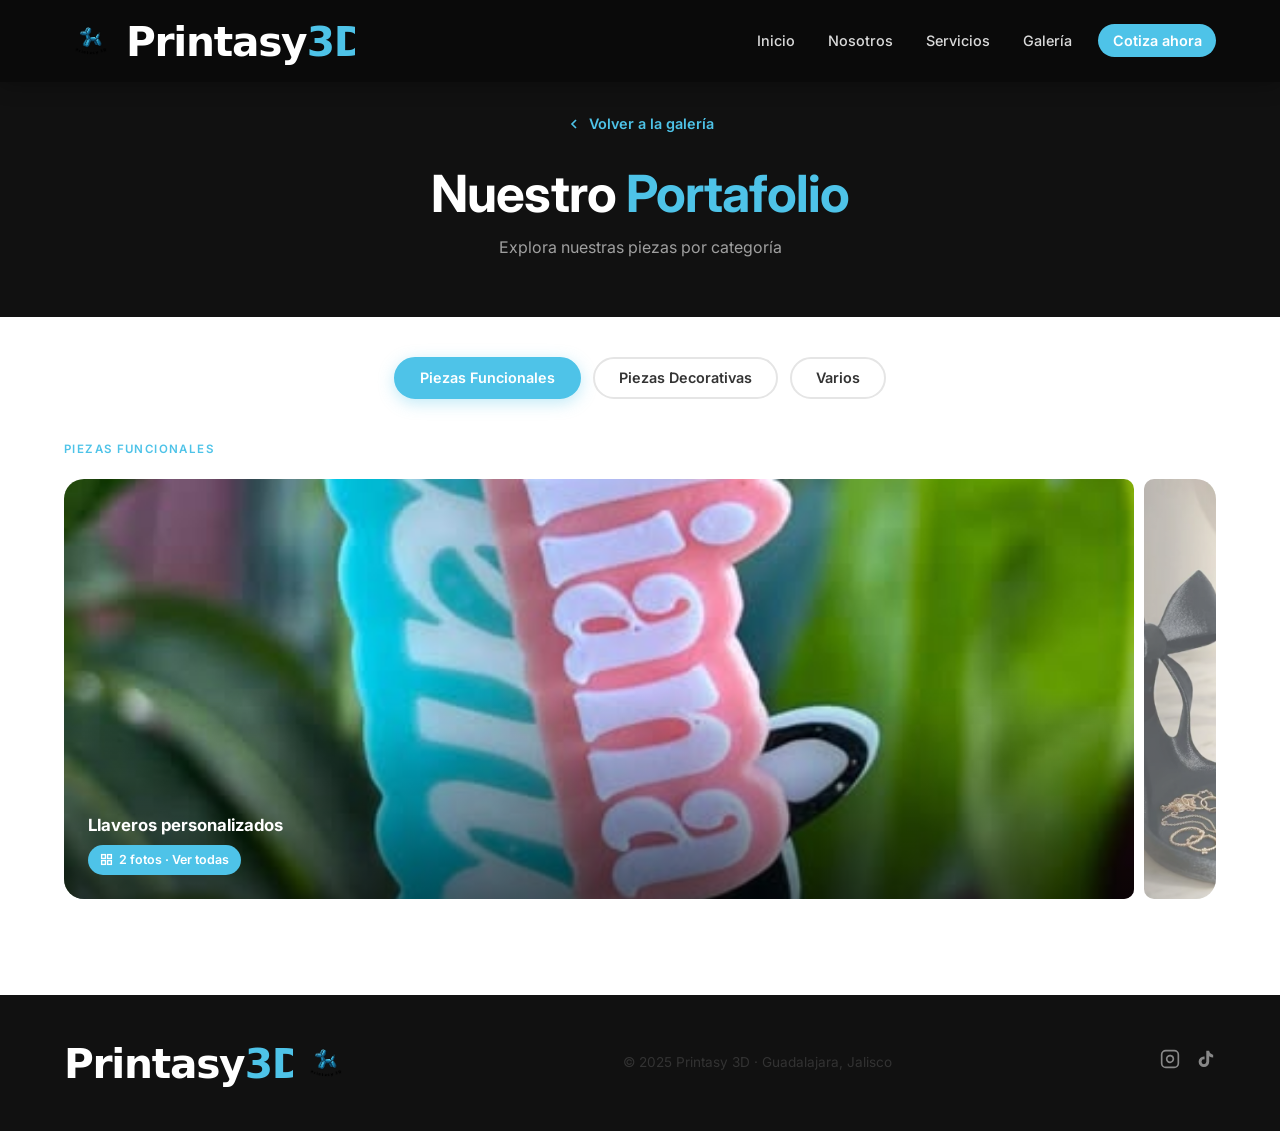
==== portfolio.html @ 69080dd4 "Avance del proyecto" ====
<!DOCTYPE html>
<html lang="es">
<head>
  <meta charset="UTF-8">
  <meta name="viewport" content="width=device-width, initial-scale=1.0">
  <title>Portafolio | Printasy 3D</title>
  <meta name="description" content="Portafolio completo de Printasy 3D. Piezas funcionales, decorativas y más, impresas en 3D en Guadalajara, Jalisco.">
  <meta name="theme-color" content="#4ec3e8">
  <link rel="preconnect" href="https://fonts.googleapis.com">
  <link rel="preconnect" href="https://fonts.gstatic.com" crossorigin>
  <link href="https://fonts.googleapis.com/css2?family=Inter:wght@400;600;700&display=swap" rel="stylesheet">
  <link rel="stylesheet" href="css/styles.css">
  <style>
    /* ===========================
       PORTFOLIO PAGE
       =========================== */
    .portfolio-hero {
      background: var(--color-black);
      padding: 7rem 0 3.5rem;
      text-align: center;
    }
    .portfolio-hero h1 {
      color: var(--color-white);
      font-size: clamp(2rem, 4vw, 3.2rem);
      margin-bottom: 0.75rem;
    }
    .portfolio-hero p {
      color: rgba(255,255,255,0.6);
      font-size: 1rem;
      margin: 0;
    }
    .back-link {
      display: inline-flex;
      align-items: center;
      gap: 0.4rem;
      color: var(--color-primary);
      font-size: 0.9rem;
      font-weight: 600;
      margin-bottom: 2rem;
      transition: color var(--transition);
    }
    .back-link:hover { color: var(--color-primary-dark); }

    /* Category tabs */
    .portfolio-tabs {
      display: flex;
      justify-content: center;
      gap: 0.75rem;
      flex-wrap: wrap;
      padding: 2.5rem 1.5rem 0;
    }
    .tab-btn {
      padding: 0.65rem 1.5rem;
      border-radius: 50px;
      font-size: 0.9rem;
      font-weight: 600;
      border: 2px solid #e5e5e5;
      color: var(--color-gray-dark);
      background: var(--color-white);
      cursor: pointer;
      transition: background var(--transition), color var(--transition),
                  border-color var(--transition), box-shadow var(--transition);
    }
    .tab-btn:hover { border-color: var(--color-primary); color: var(--color-primary); }
    .tab-btn.active {
      background: var(--color-primary);
      border-color: var(--color-primary);
      color: var(--color-white);
      box-shadow: 0 4px 16px rgba(78,195,232,0.35);
    }

    /* Portfolio section */
    .portfolio-section { padding: 2.5rem 0 6rem; }

    .portfolio-category { display: none; }
    .portfolio-category.active { display: block; }

    .portfolio-category-title {
      font-size: 0.72rem;
      font-weight: 600;
      letter-spacing: 0.12em;
      text-transform: uppercase;
      color: var(--color-primary);
      margin-bottom: 1.25rem;
    }

    /* ===========================
       PEEK CAROUSEL
       =========================== */
    .peek-carousel {
      position: relative;
      overflow: hidden;
      border-radius: var(--radius-lg);
      cursor: pointer;
    }

    .peek-track {
      display: flex;
      gap: 10px;
      /* don't allow track to shrink or wrap */
    }

    /* Cover — takes all space minus the peek columns */
    .peek-item {
      flex-shrink: 0;
      position: relative;
      height: 420px;
      border-radius: var(--radius);
      overflow: hidden;
      background: var(--color-gray-light);
    }

    .peek-item img {
      width: 100%;
      height: 100%;
      object-fit: cover;
      display: block;
      transition: transform 0.45s ease;
      pointer-events: none;
      user-select: none;
    }

    .peek-item--cover {
      /* width set via JS / inline so it fills the visible area */
      flex: 1 1 auto;
    }

    .peek-item--peek {
      flex: 0 0 72px;   /* only ~72px of the image is visible */
      opacity: 0.65;
      transition: opacity var(--transition);
    }

    .peek-item--hidden {
      display: none; /* exists for lightbox only */
    }

    .peek-carousel:hover .peek-item--cover img { transform: scale(1.03); }
    .peek-carousel:hover .peek-item--peek { opacity: 0.85; }

    /* Cover overlay */
    .peek-cover-overlay {
      position: absolute;
      inset: 0;
      background: linear-gradient(to top, rgba(0,0,0,0.6) 0%, transparent 50%);
      display: flex;
      flex-direction: column;
      justify-content: flex-end;
      padding: 1.5rem;
      gap: 0.4rem;
      pointer-events: none;
    }
    .peek-cover-label {
      color: var(--color-white);
      font-size: 1.05rem;
      font-weight: 700;
    }
    .peek-count-badge {
      display: inline-flex;
      align-items: center;
      gap: 0.4rem;
      background: var(--color-primary);
      color: var(--color-white);
      font-size: 0.78rem;
      font-weight: 600;
      padding: 0.3rem 0.75rem;
      border-radius: 50px;
      width: fit-content;
    }

    /* Peek label on side items */
    .peek-item--peek::after {
      content: '';
      position: absolute;
      inset: 0;
      background: linear-gradient(to right, rgba(0,0,0,0.25) 0%, transparent 100%);
    }

    @media (max-width: 599px) {
      .peek-item { height: 280px; }
      .peek-item--peek { flex: 0 0 50px; }
    }

    /* ===========================
       LIGHTBOX WITH ARROWS
       =========================== */
    .portfolio-lightbox {
      position: fixed;
      inset: 0;
      background: rgba(0,0,0,0.95);
      z-index: 9000;
      display: flex;
      flex-direction: column;
      align-items: center;
      justify-content: center;
      opacity: 0;
      pointer-events: none;
      transition: opacity 0.3s ease;
    }
    .portfolio-lightbox.open {
      opacity: 1;
      pointer-events: all;
    }

    .plb-counter {
      position: absolute;
      top: 1.25rem;
      left: 50%;
      transform: translateX(-50%);
      color: rgba(255,255,255,0.5);
      font-size: 0.8rem;
      font-weight: 600;
      letter-spacing: 0.06em;
    }

    .plb-close {
      position: absolute;
      top: 1rem;
      right: 1rem;
      background: rgba(255,255,255,0.1);
      border: none;
      color: var(--color-white);
      width: 44px;
      height: 44px;
      border-radius: 50%;
      display: flex;
      align-items: center;
      justify-content: center;
      cursor: pointer;
      transition: background var(--transition);
    }
    .plb-close:hover { background: rgba(255,255,255,0.2); }

    .plb-body {
      display: flex;
      align-items: center;
      justify-content: center;
      width: 100%;
      padding: 0 5rem;
      gap: 1rem;
    }

    .plb-img {
      max-width: 100%;
      max-height: 80vh;
      object-fit: contain;
      border-radius: var(--radius);
      transform: scale(0.94);
      transition: transform 0.3s ease, opacity 0.2s ease;
      user-select: none;
    }
    .portfolio-lightbox.open .plb-img { transform: scale(1); }

    .plb-nav {
      flex-shrink: 0;
      background: rgba(255,255,255,0.1);
      border: none;
      color: var(--color-white);
      width: 52px;
      height: 52px;
      border-radius: 50%;
      display: flex;
      align-items: center;
      justify-content: center;
      cursor: pointer;
      transition: background var(--transition);
    }
    .plb-nav:hover { background: rgba(78,195,232,0.55); }
    .plb-nav:disabled { opacity: 0.2; cursor: default; }

    .plb-caption {
      position: absolute;
      bottom: 1.5rem;
      left: 50%;
      transform: translateX(-50%);
      color: rgba(255,255,255,0.65);
      font-size: 0.88rem;
      white-space: nowrap;
    }

    /* Thumbnails strip */
    .plb-thumbs {
      position: absolute;
      bottom: 3rem;
      left: 50%;
      transform: translateX(-50%);
      display: flex;
      gap: 8px;
      max-width: 90vw;
      overflow-x: auto;
      padding: 0 0.5rem;
      scrollbar-width: none;
    }
    .plb-thumbs::-webkit-scrollbar { display: none; }

    .plb-thumb {
      flex-shrink: 0;
      width: 52px;
      height: 52px;
      border-radius: 8px;
      overflow: hidden;
      opacity: 0.45;
      border: 2px solid transparent;
      cursor: pointer;
      transition: opacity var(--transition), border-color var(--transition);
    }
    .plb-thumb.active {
      opacity: 1;
      border-color: var(--color-primary);
    }
    .plb-thumb img {
      width: 100%;
      height: 100%;
      object-fit: cover;
      display: block;
      pointer-events: none;
    }

    @media (max-width: 599px) {
      .plb-body { padding: 0 3.5rem; }
      .plb-nav { width: 38px; height: 38px; }
      .plb-thumbs { bottom: 2.5rem; }
    }
  </style>
</head>
<body>

  <!-- ===== NAVBAR ===== -->
  <nav class="navbar scrolled" id="navbar">
    <div class="nav-container">
      <a href="index.html#inicio" class="nav-logo">
        <div class="logo-dual">
          <img src="images/logoPrintasy.png" alt="Printasy 3D" class="logo-img logo-brand">
          <img src="images/logo.svg" alt="Printasy 3D" class="logo-img logo-svg">
        </div>
        <span class="logo-fallback">Printasy<span class="logo-accent">3D</span></span>
      </a>
      <ul class="nav-links" id="navLinks">
        <li><a href="index.html#inicio" class="nav-link">Inicio</a></li>
        <li><a href="index.html#nosotros" class="nav-link">Nosotros</a></li>
        <li><a href="index.html#servicios" class="nav-link">Servicios</a></li>
        <li><a href="index.html#galeria" class="nav-link">Galería</a></li>
        <li><a href="index.html#contacto" class="nav-link nav-cta">Cotiza ahora</a></li>
      </ul>
      <button class="hamburger" id="hamburger" aria-label="Abrir menú" aria-expanded="false">
        <span></span><span></span><span></span>
      </button>
    </div>
  </nav>

  <!-- ===== HERO ===== -->
  <div class="portfolio-hero">
    <div class="container">
      <a href="index.html#galeria" class="back-link">
        <svg viewBox="0 0 24 24" fill="none" stroke="currentColor" stroke-width="2.5" width="16" height="16"><polyline points="15 18 9 12 15 6"/></svg>
        Volver a la galería
      </a>
      <h1>Nuestro <span style="color:var(--color-primary)">Portafolio</span></h1>
      <p>Explora nuestras piezas por categoría</p>
    </div>
  </div>

  <!-- ===== TABS ===== -->
  <div class="portfolio-tabs">
    <button class="tab-btn active" data-tab="funcionales">Piezas Funcionales</button>
    <button class="tab-btn" data-tab="decorativas">Piezas Decorativas</button>
    <button class="tab-btn" data-tab="varios">Varios</button>
  </div>

  <!-- ===== CATEGORIES ===== -->
  <section class="portfolio-section">
    <div class="container">

      <!-- FUNCIONALES -->
      <div class="portfolio-category active" id="cat-funcionales">
        <p class="portfolio-category-title">Piezas Funcionales</p>
        <div class="peek-carousel" data-category="funcionales">
          <div class="peek-track">
            <!-- Cover -->
            <figure class="peek-item peek-item--cover" data-index="0" data-label="Llaveros personalizados">
              <img src="images/llaveros.jpg" alt="Llaveros personalizados impresos en 3D">
              <div class="peek-cover-overlay">
                <span class="peek-cover-label">Llaveros personalizados</span>
                <span class="peek-count-badge">
                  <svg viewBox="0 0 24 24" fill="none" stroke="currentColor" stroke-width="2.5" width="13" height="13"><rect x="3" y="3" width="7" height="7"/><rect x="14" y="3" width="7" height="7"/><rect x="14" y="14" width="7" height="7"/><rect x="3" y="14" width="7" height="7"/></svg>
                  2 fotos · Ver todas
                </span>
              </div>
            </figure>
            <!-- Peek -->
            <figure class="peek-item peek-item--peek" data-index="1" data-label="Tacón de moda">
              <img src="images/tacon.png" alt="Tacón impreso en 3D">
            </figure>
          </div>
        </div>
      </div>

      <!-- DECORATIVAS -->
      <div class="portfolio-category" id="cat-decorativas">
        <p class="portfolio-category-title">Piezas Decorativas</p>
        <div class="peek-carousel" data-category="decorativas">
          <div class="peek-track">
            <!-- Cover -->
            <figure class="peek-item peek-item--cover" data-index="0" data-label="Avión decorativo">
              <img src="images/avion.jpg" alt="Avión decorativo impreso en 3D">
              <div class="peek-cover-overlay">
                <span class="peek-cover-label">Avión decorativo</span>
                <span class="peek-count-badge">
                  <svg viewBox="0 0 24 24" fill="none" stroke="currentColor" stroke-width="2.5" width="13" height="13"><rect x="3" y="3" width="7" height="7"/><rect x="14" y="3" width="7" height="7"/><rect x="14" y="14" width="7" height="7"/><rect x="3" y="14" width="7" height="7"/></svg>
                  7 fotos · Ver todas
                </span>
              </div>
            </figure>
            <!-- Peek 1 -->
            <figure class="peek-item peek-item--peek" data-index="1" data-label="Bulbasaur coleccionable">
              <img src="images/bulbasaur.jpg" alt="Bulbasaur coleccionable impreso en 3D">
            </figure>
            <!-- Peek 2 -->
            <figure class="peek-item peek-item--peek" data-index="2" data-label="Coraline figura">
              <img src="images/coraline.jpg" alt="Figura de Coraline impresa en 3D">
            </figure>
            <!-- Hidden (lightbox only) -->
            <figure class="peek-item peek-item--hidden" data-index="3" data-label="Demogorgon figura">
              <img src="images/demogorgon.jpg" alt="Demogorgon impreso en 3D">
            </figure>
            <figure class="peek-item peek-item--hidden" data-index="4" data-label="Esferas decorativas">
              <img src="images/esferas.jpg" alt="Esferas decorativas impresas en 3D">
            </figure>
            <figure class="peek-item peek-item--hidden" data-index="5" data-label="Gato decorativo">
              <img src="images/gato.jpg" alt="Gato decorativo impreso en 3D">
            </figure>
            <figure class="peek-item peek-item--hidden" data-index="6" data-label="Jack Skellington">
              <img src="images/jack.jpg" alt="Jack Skellington impreso en 3D">
            </figure>
          </div>
        </div>
      </div>

      <!-- VARIOS -->
      <div class="portfolio-category" id="cat-varios">
        <p class="portfolio-category-title">Varios</p>
        <div class="peek-carousel" data-category="varios">
          <div class="peek-track">
            <figure class="peek-item peek-item--cover" data-index="0" data-label="Entrega personalizada">
              <img src="images/entrega.jpg" alt="Entrega de pieza personalizada">
              <div class="peek-cover-overlay">
                <span class="peek-cover-label">Entrega personalizada</span>
                <span class="peek-count-badge">
                  <svg viewBox="0 0 24 24" fill="none" stroke="currentColor" stroke-width="2.5" width="13" height="13"><rect x="3" y="3" width="7" height="7"/><rect x="14" y="3" width="7" height="7"/><rect x="14" y="14" width="7" height="7"/><rect x="3" y="14" width="7" height="7"/></svg>
                  1 foto · Ver
                </span>
              </div>
            </figure>
          </div>
        </div>
      </div>

    </div>
  </section>

  <!-- ===== LIGHTBOX ===== -->
  <div class="portfolio-lightbox" id="portfolioLightbox" role="dialog" aria-modal="true" aria-label="Imagen ampliada">
    <button class="plb-close" id="plbClose" aria-label="Cerrar">
      <svg viewBox="0 0 24 24" fill="none" stroke="currentColor" stroke-width="2" width="22" height="22"><line x1="18" y1="6" x2="6" y2="18"/><line x1="6" y1="6" x2="18" y2="18"/></svg>
    </button>
    <span class="plb-counter" id="plbCounter"></span>
    <div class="plb-body">
      <button class="plb-nav" id="plbPrev" aria-label="Anterior">
        <svg viewBox="0 0 24 24" fill="none" stroke="currentColor" stroke-width="2.5" width="22" height="22"><polyline points="15 18 9 12 15 6"/></svg>
      </button>
      <img src="" alt="" id="plbImg" class="plb-img">
      <button class="plb-nav" id="plbNext" aria-label="Siguiente">
        <svg viewBox="0 0 24 24" fill="none" stroke="currentColor" stroke-width="2.5" width="22" height="22"><polyline points="9 18 15 12 9 6"/></svg>
      </button>
    </div>
    <div class="plb-thumbs" id="plbThumbs"></div>
    <p class="plb-caption" id="plbCaption"></p>
  </div>

  <!-- ===== FOOTER ===== -->
  <footer class="footer">
    <div class="container">
      <div class="footer-inner">
        <a href="index.html#inicio" class="nav-logo footer-logo">
          <div class="logo-dual">
            <img src="images/logo.svg" alt="Printasy 3D" class="logo-img logo-svg">
            <img src="images/logoPrintasy.png" alt="Printasy 3D" class="logo-img logo-brand">
          </div>
          <span class="logo-fallback">Printasy<span class="logo-accent">3D</span></span>
        </a>
        <p class="footer-copy">© 2025 Printasy 3D · Guadalajara, Jalisco</p>
        <div class="footer-social">
          <a href="https://instagram.com/printasy_3d" target="_blank" rel="noopener" aria-label="Instagram">
            <svg viewBox="0 0 24 24" fill="none" stroke="currentColor" stroke-width="2" width="20" height="20"><rect x="2" y="2" width="20" height="20" rx="5" ry="5"/><path d="M16 11.37A4 4 0 1 1 12.63 8 4 4 0 0 1 16 11.37z"/><line x1="17.5" y1="6.5" x2="17.51" y2="6.5"/></svg>
          </a>
          <a href="https://tiktok.com/@printasy3d" target="_blank" rel="noopener" aria-label="TikTok">
            <svg viewBox="0 0 24 24" fill="currentColor" width="20" height="20"><path d="M19.59 6.69a4.83 4.83 0 0 1-3.77-4.25V2h-3.45v13.67a2.89 2.89 0 0 1-2.88 2.5 2.89 2.89 0 0 1-2.89-2.89 2.89 2.89 0 0 1 2.89-2.89c.28 0 .54.04.79.1V9.01a6.32 6.32 0 0 0-.79-.05 6.34 6.34 0 0 0-6.34 6.34 6.34 6.34 0 0 0 6.34 6.34 6.34 6.34 0 0 0 6.33-6.34V8.69a8.18 8.18 0 0 0 4.78 1.52V6.75a4.86 4.86 0 0 1-1.01-.06z"/></svg>
          </a>
        </div>
      </div>
    </div>
  </footer>

  <script>
    // Hamburger
    const hamburger = document.getElementById('hamburger');
    const navLinks  = document.getElementById('navLinks');
    hamburger.addEventListener('click', () => {
      hamburger.classList.toggle('open');
      navLinks.classList.toggle('open');
      hamburger.setAttribute('aria-expanded', navLinks.classList.contains('open'));
    });
    navLinks.querySelectorAll('.nav-link').forEach(l => l.addEventListener('click', () => {
      hamburger.classList.remove('open');
      navLinks.classList.remove('open');
    }));

    // Tabs
    document.querySelectorAll('.tab-btn').forEach(tab => {
      tab.addEventListener('click', () => {
        document.querySelectorAll('.tab-btn').forEach(t => t.classList.remove('active'));
        document.querySelectorAll('.portfolio-category').forEach(c => c.classList.remove('active'));
        tab.classList.add('active');
        document.getElementById('cat-' + tab.dataset.tab).classList.add('active');
      });
    });

    // Lightbox
    const lightbox  = document.getElementById('portfolioLightbox');
    const plbImg    = document.getElementById('plbImg');
    const plbCaption= document.getElementById('plbCaption');
    const plbCounter= document.getElementById('plbCounter');
    const plbThumbs = document.getElementById('plbThumbs');
    const plbPrev   = document.getElementById('plbPrev');
    const plbNext   = document.getElementById('plbNext');
    let items = [];
    let idx   = 0;

    function openLightbox(allItems, startIdx) {
      items = allItems;
      idx   = startIdx;
      buildThumbs();
      render();
      lightbox.classList.add('open');
      document.body.style.overflow = 'hidden';
    }

    function closeLightbox() {
      lightbox.classList.remove('open');
      document.body.style.overflow = '';
    }

    function render() {
      const item = items[idx];
      const img  = item.querySelector('img');
      // Fade trick
      plbImg.style.opacity = '0';
      plbImg.src = img.src;
      plbImg.alt = img.alt;
      plbCaption.textContent = item.dataset.label || '';
      plbCounter.textContent = (idx + 1) + ' / ' + items.length;
      plbPrev.disabled = false;
      plbNext.disabled = false;
      setTimeout(() => { plbImg.style.opacity = '1'; }, 30);
      // Update thumbs
      plbThumbs.querySelectorAll('.plb-thumb').forEach((t, i) => {
        t.classList.toggle('active', i === idx);
      });
      // Scroll active thumb into view
      const activeThumb = plbThumbs.children[idx];
      if (activeThumb) activeThumb.scrollIntoView({ behavior: 'smooth', inline: 'center', block: 'nearest' });
    }

    function buildThumbs() {
      plbThumbs.innerHTML = '';
      items.forEach((item, i) => {
        const img = item.querySelector('img');
        const thumb = document.createElement('div');
        thumb.className = 'plb-thumb' + (i === idx ? ' active' : '');
        const tImg = document.createElement('img');
        tImg.src = img.src;
        tImg.alt = img.alt;
        thumb.appendChild(tImg);
        thumb.addEventListener('click', () => { idx = i; render(); });
        plbThumbs.appendChild(thumb);
      });
    }

    plbPrev.addEventListener('click', () => { idx = (idx - 1 + items.length) % items.length; render(); });
    plbNext.addEventListener('click', () => { idx = (idx + 1) % items.length; render(); });
    document.getElementById('plbClose').addEventListener('click', closeLightbox);
    lightbox.addEventListener('click', e => { if (e.target === lightbox) closeLightbox(); });

    document.addEventListener('keydown', e => {
      if (!lightbox.classList.contains('open')) return;
      if (e.key === 'Escape')      closeLightbox();
      if (e.key === 'ArrowLeft')  { idx = (idx - 1 + items.length) % items.length; render(); }
      if (e.key === 'ArrowRight') { idx = (idx + 1) % items.length; render(); }
    });

    // Attach clicks to carousels — ALL figures (cover + peeks) clickable
    document.querySelectorAll('.peek-carousel').forEach(carousel => {
      const allFigures = Array.from(carousel.querySelectorAll('.peek-item'));
      // Only cover and peek are visible; hidden ones are in lightbox only
      carousel.querySelectorAll('.peek-item--cover, .peek-item--peek').forEach(fig => {
        fig.addEventListener('click', () => {
          const clickedIdx = parseInt(fig.dataset.index, 10);
          openLightbox(allFigures, clickedIdx);
        });
      });
    });
  </script>
</body>
</html>
---- css/styles.css ----
/* ===========================
   VARIABLES & RESET
   =========================== */
:root {
  --color-primary: #4ec3e8;
  --color-primary-dark: #2ea8d0;
  --color-black: #111111;
  --color-white: #ffffff;
  --color-gray-light: #f5f5f5;
  --color-gray-mid: #888888;
  --color-gray-dark: #333333;
  --font: 'Inter', system-ui, -apple-system, sans-serif;
  --radius: 10px;
  --radius-lg: 20px;
  --shadow: 0 4px 24px rgba(0, 0, 0, 0.08);
  --shadow-md: 0 8px 40px rgba(0, 0, 0, 0.12);
  --transition: 0.3s ease;
  --container-max: 1200px;
}

*, *::before, *::after { box-sizing: border-box; margin: 0; padding: 0; }

html { scroll-behavior: smooth; font-size: 16px; }

body {
  font-family: var(--font);
  color: var(--color-black);
  background: var(--color-white);
  line-height: 1.6;
  overflow-x: hidden;
}

img { max-width: 100%; height: auto; display: block; }
a { text-decoration: none; color: inherit; }
ul { list-style: none; }
button { cursor: pointer; border: none; background: none; font-family: inherit; }


/* ===========================
   TYPOGRAPHY
   =========================== */
h1 { font-size: clamp(2.4rem, 5vw + 1rem, 5.5rem); font-weight: 700; line-height: 1.05; letter-spacing: -0.02em; }
h2 { font-size: clamp(1.8rem, 3vw + 0.5rem, 3rem); font-weight: 700; line-height: 1.15; letter-spacing: -0.01em; }
h3 { font-size: 1.3rem; font-weight: 600; }
p { color: var(--color-gray-dark); line-height: 1.75; }

.section-label {
  display: inline-block;
  font-size: 0.75rem;
  font-weight: 600;
  letter-spacing: 0.12em;
  text-transform: uppercase;
  color: var(--color-primary);
  margin-bottom: 0.75rem;
}

.section-header {
  text-align: center;
  max-width: 600px;
  margin: 0 auto 3.5rem;
}
.section-header p { margin-top: 1rem; }


/* ===========================
   UTILITIES
   =========================== */
.container {
  width: 100%;
  max-width: var(--container-max);
  margin: 0 auto;
  padding: 0 1.5rem;
}

.section { padding: 6rem 0; }

.btn {
  display: inline-flex;
  align-items: center;
  gap: 0.4rem;
  padding: 0.85rem 1.8rem;
  border-radius: 50px;
  font-weight: 600;
  font-size: 0.95rem;
  transition: transform var(--transition), box-shadow var(--transition), background var(--transition), color var(--transition);
  cursor: pointer;
  white-space: nowrap;
}
.btn:hover { transform: translateY(-2px); }
.btn:active { transform: translateY(0); }

.btn-primary {
  background: var(--color-primary);
  color: var(--color-white);
  box-shadow: 0 4px 20px rgba(78, 195, 232, 0.4);
}
.btn-primary:hover {
  background: var(--color-primary-dark);
  box-shadow: 0 6px 28px rgba(78, 195, 232, 0.55);
}

.btn-outline {
  background: transparent;
  color: var(--color-white);
  border: 2px solid rgba(255, 255, 255, 0.6);
}
.btn-outline:hover {
  background: rgba(255, 255, 255, 0.1);
  border-color: var(--color-white);
}

.btn-full { width: 100%; justify-content: center; }

/* Image placeholder when image fails to load */
.img-placeholder {
  background: var(--color-gray-light);
  min-height: 280px;
  display: flex;
  align-items: center;
  justify-content: center;
  border-radius: var(--radius);
  border: 2px dashed #ddd;
  position: relative;
}
.img-placeholder img { display: none; }
.img-placeholder::after {
  content: '📷 Tu foto aquí';
  color: var(--color-gray-mid);
  font-size: 0.9rem;
  font-weight: 500;
}


/* ===========================
   SCROLL ANIMATIONS
   =========================== */
.animate-on-scroll {
  opacity: 0;
  transform: translateY(36px);
  transition: opacity 0.65s ease, transform 0.65s ease;
}
.animate-on-scroll[data-direction="left"] { transform: translateX(-40px); }
.animate-on-scroll[data-direction="right"] { transform: translateX(40px); }

.animate-on-scroll.is-visible {
  opacity: 1;
  transform: translate(0, 0);
}


/* ===========================
   NAVBAR
   =========================== */
.navbar {
  position: fixed;
  top: 0;
  left: 0;
  right: 0;
  z-index: 1000;
  padding: 1.2rem 0;
  transition: background var(--transition), padding var(--transition), box-shadow var(--transition);
}
.navbar.scrolled {
  background: rgba(10, 10, 10, 0.93);
  backdrop-filter: blur(12px);
  -webkit-backdrop-filter: blur(12px);
  padding: 0.8rem 0;
  box-shadow: 0 2px 20px rgba(0, 0, 0, 0.3);
}

.nav-container {
  max-width: var(--container-max);
  margin: 0 auto;
  padding: 0 1.5rem;
  display: flex;
  align-items: center;
  justify-content: space-between;
}

.nav-logo {
  display: flex;
  align-items: center;
  gap: 0.5rem;
}
.logo-img { height: 56px; width: auto; }
.logo-dual { display: flex; align-items: center; gap: 6px; }
.logo-fallback {
  display: none;
  font-size: 1.4rem;
  font-weight: 700;
  color: var(--color-white);
  letter-spacing: -0.02em;
}
.logo-fallback .logo-accent { color: var(--color-primary); }

/* Show fallback by default if no logo image exists */
.nav-logo .logo-img { display: block; }

.nav-links {
  display: flex;
  align-items: center;
  gap: 0.25rem;
}
.nav-link {
  color: rgba(255, 255, 255, 0.85);
  font-size: 0.9rem;
  font-weight: 500;
  padding: 0.5rem 0.9rem;
  border-radius: 50px;
  transition: color var(--transition), background var(--transition);
}
.nav-link:hover,
.nav-link.active {
  color: var(--color-white);
  background: rgba(255, 255, 255, 0.08);
}
.nav-link.nav-cta {
  background: var(--color-primary);
  color: var(--color-white);
  margin-left: 0.5rem;
  font-weight: 600;
}
.nav-link.nav-cta:hover { background: var(--color-primary-dark); }

.hamburger {
  display: none;
  flex-direction: column;
  gap: 5px;
  padding: 8px;
  z-index: 1100;
}
.hamburger span {
  display: block;
  width: 24px;
  height: 2px;
  background: var(--color-white);
  border-radius: 2px;
  transition: transform var(--transition), opacity var(--transition);
}
.hamburger.open span:nth-child(1) { transform: translateY(7px) rotate(45deg); }
.hamburger.open span:nth-child(2) { opacity: 0; }
.hamburger.open span:nth-child(3) { transform: translateY(-7px) rotate(-45deg); }


/* ===========================
   HERO
   =========================== */
.hero {
  position: relative;
  height: 100svh;
  height: 100vh;
  min-height: 600px;
  display: flex;
  align-items: center;
  justify-content: center;
  overflow: hidden;
}

.hero-bg {
  position: absolute;
  inset: 0;
  background-size: cover;
  background-position: center;
  background-color: #1a2a3a;
  /* transform: scale(0.95); */
  transition: transform 8s ease;
  overflow: hidden;
}
.hero-gif,
.hero-video {
  width: 100%;
  height: 100%;
  object-fit: cover;
  object-position: center;
  display: block;
}
.hero-video--mobile { display: none; }

@media (max-width: 767px) {
  .hero-video--desktop { display: none; }
  .hero-video--mobile { display: block; }
}


.hero-overlay {
  position: absolute;
  inset: 0;
  background: linear-gradient(135deg, rgba(0,0,0,0.65) 0%, rgba(0,0,0,0.4) 60%, rgba(78,195,232,0.12) 100%);
}

.hero-content {
  position: relative;
  z-index: 2;
  text-align: center;
  padding: 0 1.5rem;
  max-width: 860px;
}

.hero-label {
  display: inline-block;
  font-size: 0.72rem;
  font-weight: 600;
  letter-spacing: 0.2em;
  text-transform: uppercase;
  color: var(--color-primary);
  margin-bottom: 1.25rem;
  animation: fadeUp 0.7s ease 0.2s both;
}

.hero-title { color: var(--color-white); margin-bottom: 1.25rem; }

.hero-line {
  display: block;
  animation: fadeUp 0.8s ease both;
}
.hero-line:nth-child(1) { animation-delay: 0.35s; }
.hero-line:nth-child(2) { animation-delay: 0.5s; }
.hero-accent { color: var(--color-primary); }

.hero-subtitle {
  color: rgba(255, 255, 255, 0.8);
  font-size: clamp(1rem, 2vw, 1.2rem);
  margin-bottom: 2.25rem;
  animation: fadeUp 0.8s ease 0.65s both;
}

.hero-actions {
  display: flex;
  gap: 1rem;
  justify-content: center;
  flex-wrap: wrap;
  animation: fadeUp 0.8s ease 0.8s both;
}

.hero-scroll {
  position: absolute;
  bottom: 2rem;
  left: 50%;
  transform: translateX(-50%);
  color: rgba(255, 255, 255, 0.6);
  z-index: 2;
  animation: bounce 2s infinite 1.5s;
  transition: color var(--transition);
}
.hero-scroll:hover { color: var(--color-white); }

@keyframes fadeUp {
  from { opacity: 0; transform: translateY(24px); }
  to   { opacity: 1; transform: translateY(0); }
}
@keyframes bounce {
  0%, 100% { transform: translateX(-50%) translateY(0); }
  50%       { transform: translateX(-50%) translateY(8px); }
}


/* ===========================
   ABOUT / NOSOTROS
   =========================== */
.about-grid {
  display: grid;
  grid-template-columns: 1fr 1fr;
  gap: 4rem;
  align-items: center;
}

.about-text h2 { margin-bottom: 1.25rem; }
.about-text p { margin-bottom: 1rem; }

.about-features {
  display: grid;
  grid-template-columns: 1fr 1fr;
  gap: 1.25rem;
  margin-top: 2rem;
}

.feature-item {
  display: flex;
  align-items: flex-start;
  gap: 0.8rem;
}
.feature-icon {
  flex-shrink: 0;
  width: 40px;
  height: 40px;
  background: rgba(78, 195, 232, 0.1);
  border-radius: 10px;
  display: flex;
  align-items: center;
  justify-content: center;
}
.feature-icon svg { width: 18px; height: 18px; stroke: var(--color-primary); }
.feature-item strong { display: block; font-weight: 600; font-size: 0.9rem; }
.feature-item span { font-size: 0.82rem; color: var(--color-gray-mid); }

.about-img-wrapper {
  position: relative;
  border-radius: var(--radius-lg);
  overflow: hidden;
  aspect-ratio: 4/5;
  background: var(--color-gray-light);
}
.about-img-wrapper img {
  width: 100%;
  height: 100%;
  object-fit: cover;
}

.about-img-badge {
  position: absolute;
  bottom: 1.5rem;
  left: 1.5rem;
  background: rgba(0, 0, 0, 0.75);
  backdrop-filter: blur(8px);
  color: var(--color-white);
  padding: 0.6rem 1rem;
  border-radius: var(--radius);
  border-left: 3px solid var(--color-primary);
}
.about-img-badge strong { display: block; font-size: 0.9rem; }
.about-img-badge span { font-size: 0.78rem; color: rgba(255,255,255,0.7); }


/* ===========================
   SERVICES
   =========================== */
.services { background: var(--color-gray-light); }

.services-grid {
  display: grid;
  grid-template-columns: 1fr 1fr;
  gap: 1.5rem;
}

.service-card {
  background: var(--color-white);
  border-radius: var(--radius-lg);
  padding: 2.5rem;
  box-shadow: var(--shadow);
  border-left: 4px solid var(--color-primary);
  transition: transform var(--transition), box-shadow var(--transition);
}
.service-card:hover {
  transform: translateY(-6px);
  box-shadow: var(--shadow-md);
}

.service-card-icon {
  width: 52px;
  height: 52px;
  background: rgba(78, 195, 232, 0.1);
  border-radius: var(--radius);
  display: flex;
  align-items: center;
  justify-content: center;
  margin-bottom: 1.25rem;
}
.service-card-icon svg { width: 26px; height: 26px; stroke: var(--color-primary); }

.service-card h3 {
  color: var(--color-primary);
  margin-bottom: 1rem;
}

.service-list { display: flex; flex-direction: column; gap: 0.6rem; }
.service-list li {
  display: flex;
  align-items: center;
  gap: 0.6rem;
  font-size: 0.95rem;
  color: var(--color-gray-dark);
}
.service-list li::before {
  content: '';
  width: 6px;
  height: 6px;
  border-radius: 50%;
  background: var(--color-primary);
  flex-shrink: 0;
}

.services-banner {
  background: var(--color-primary);
  margin-top: 3rem;
  padding: 1.5rem 0;
}
.services-banner .container {
  display: flex;
  align-items: center;
  justify-content: center;
  gap: 1rem;
  text-align: center;
}
.services-banner svg { stroke: var(--color-white); flex-shrink: 0; }
.services-banner p {
  color: var(--color-white);
  font-size: 1rem;
  margin: 0;
}
.services-banner strong { font-weight: 700; }


/* ===========================
   GALLERY
   =========================== */
.gallery-grid {
  columns: 3;
  column-gap: 1rem;
}

.gallery-item {
  break-inside: avoid;
  margin-bottom: 1rem;
  border-radius: var(--radius);
  overflow: hidden;
  position: relative;
  cursor: pointer;
  background: var(--color-gray-light);
  min-height: 200px;
}

.gallery-item img {
  width: 100%;
  height: auto;
  display: block;
  transition: transform 0.45s ease;
}
.gallery-item:hover img { transform: scale(1.04); }

.gallery-overlay {
  position: absolute;
  inset: 0;
  background: linear-gradient(to top, rgba(0,0,0,0.65) 0%, transparent 50%);
  opacity: 0;
  transition: opacity var(--transition);
  display: flex;
  align-items: flex-end;
  padding: 1rem;
}
.gallery-item:hover .gallery-overlay { opacity: 1; }
.gallery-overlay span {
  color: var(--color-white);
  font-size: 0.88rem;
  font-weight: 600;
}

.gallery-item.img-placeholder {
  min-height: 240px;
  display: flex;
  align-items: center;
  justify-content: center;
  flex-direction: column;
  gap: 0.5rem;
  border: 2px dashed #ddd;
}
.gallery-item.img-placeholder::before {
  content: '📷';
  font-size: 2rem;
}
.gallery-item.img-placeholder::after {
  content: 'Tu foto aquí';
  color: var(--color-gray-mid);
  font-size: 0.85rem;
  font-weight: 500;
}

.gallery-cta {
  text-align: center;
  margin-top: 3rem;
  display: flex;
  flex-direction: column;
  align-items: center;
  gap: 1rem;
}
.gallery-cta-text {
  font-size: 1.1rem;
  font-weight: 600;
  color: var(--color-gray-dark);
  margin: 0;
}


/* ===========================
   LIGHTBOX
   =========================== */
.lightbox {
  position: fixed;
  inset: 0;
  background: rgba(0, 0, 0, 0.92);
  z-index: 9000;
  display: flex;
  align-items: center;
  justify-content: center;
  flex-direction: column;
  gap: 1rem;
  opacity: 0;
  pointer-events: none;
  transition: opacity 0.3s ease;
  padding: 1rem;
}
.lightbox.open {
  opacity: 1;
  pointer-events: all;
}

.lightbox-img {
  max-width: 90vw;
  max-height: 80vh;
  object-fit: contain;
  border-radius: var(--radius);
  transform: scale(0.92);
  transition: transform 0.35s ease;
}
.lightbox.open .lightbox-img { transform: scale(1); }

.lightbox-caption {
  color: rgba(255,255,255,0.75);
  font-size: 0.9rem;
}

.lightbox-close {
  position: absolute;
  top: 1.5rem;
  right: 1.5rem;
  color: rgba(255,255,255,0.7);
  padding: 0.5rem;
  border-radius: 50%;
  transition: color var(--transition), background var(--transition);
}
.lightbox-close:hover { color: var(--color-white); background: rgba(255,255,255,0.1); }


/* ===========================
   CONTACT
   =========================== */
.contact { background: var(--color-white); }

.contact-grid {
  display: grid;
  grid-template-columns: 1fr 1.2fr;
  gap: 4rem;
  align-items: start;
}

.contact-info h2 { margin-bottom: 1rem; }
.contact-info > p { margin-bottom: 2rem; }

.contact-details {
  display: flex;
  flex-direction: column;
  gap: 0.75rem;
  margin-bottom: 2rem;
}
.contact-item {
  display: flex;
  align-items: center;
  gap: 0.6rem;
  font-size: 0.95rem;
  color: var(--color-gray-dark);
}
.contact-item svg { stroke: var(--color-primary); flex-shrink: 0; }
.contact-item a:hover { color: var(--color-primary); }

.social-links { display: flex; flex-direction: column; gap: 0.6rem; }
.social-link {
  display: inline-flex;
  align-items: center;
  gap: 0.6rem;
  color: var(--color-gray-dark);
  font-size: 0.92rem;
  font-weight: 500;
  padding: 0.5rem 0;
  transition: color var(--transition);
}
.social-link:hover { color: var(--color-primary); }

/* Form */
.contact-form-wrapper {
  background: var(--color-gray-light);
  border-radius: var(--radius-lg);
  padding: 2.5rem;
}

.form-group {
  margin-bottom: 1.4rem;
}
.form-group label {
  display: block;
  font-size: 0.88rem;
  font-weight: 600;
  margin-bottom: 0.45rem;
  color: var(--color-black);
}
.required { color: var(--color-primary); }

.form-group input,
.form-group textarea {
  width: 100%;
  padding: 0.8rem 1rem;
  border: 2px solid #e5e5e5;
  border-radius: var(--radius);
  font-family: var(--font);
  font-size: 0.95rem;
  color: var(--color-black);
  background: var(--color-white);
  transition: border-color var(--transition), box-shadow var(--transition);
  resize: vertical;
  outline: none;
}
.form-group input:focus,
.form-group textarea:focus {
  border-color: var(--color-primary);
  box-shadow: 0 0 0 3px rgba(78, 195, 232, 0.15);
}
.form-group input.error,
.form-group textarea.error { border-color: #e53e3e; }

.field-hint {
  display: block;
  font-size: 0.78rem;
  color: var(--color-gray-mid);
  margin-top: 0.3rem;
}
.field-error {
  display: block;
  font-size: 0.78rem;
  color: #e53e3e;
  margin-top: 0.3rem;
  min-height: 1em;
}

/* Submit button states */
.btn-spinner {
  display: none;
  width: 18px;
  height: 18px;
  border: 2px solid rgba(255,255,255,0.4);
  border-top-color: var(--color-white);
  border-radius: 50%;
  animation: spin 0.7s linear infinite;
}
.btn.loading .btn-text { display: none; }
.btn.loading .btn-spinner { display: block; }
.btn:disabled { opacity: 0.7; cursor: not-allowed; transform: none; }

@keyframes spin { to { transform: rotate(360deg); } }

/* Success card */
.form-success {
  text-align: center;
  padding: 3rem 1rem;
}
.success-icon { margin-bottom: 1rem; }
.success-icon svg { stroke: var(--color-primary); margin: 0 auto; }
.form-success h3 { margin-bottom: 0.5rem; }

/* Toast */
.toast {
  position: fixed;
  bottom: 5rem;
  left: 50%;
  transform: translateX(-50%) translateY(20px);
  background: #e53e3e;
  color: var(--color-white);
  padding: 0.85rem 1.5rem;
  border-radius: 50px;
  font-size: 0.9rem;
  font-weight: 500;
  opacity: 0;
  pointer-events: none;
  transition: opacity 0.3s ease, transform 0.3s ease;
  z-index: 9999;
  white-space: nowrap;
  max-width: 90vw;
  text-align: center;
}
.toast.show {
  opacity: 1;
  transform: translateX(-50%) translateY(0);
}


/* ===========================
   FOOTER
   =========================== */
.footer {
  background: var(--color-black);
  padding: 2.5rem 0;
  color: rgba(255, 255, 255, 0.6);
}

.footer-inner {
  display: flex;
  align-items: center;
  justify-content: space-between;
  flex-wrap: wrap;
  gap: 1rem;
}

.footer-logo .logo-fallback { color: var(--color-white); }
.footer-copy { font-size: 0.85rem; }

.footer-social {
  display: flex;
  gap: 1rem;
}
.footer-social a {
  color: rgba(255, 255, 255, 0.5);
  transition: color var(--transition);
}
.footer-social a:hover { color: var(--color-primary); }


/* ===========================
   WHATSAPP BUTTON
   =========================== */
.whatsapp-btn {
  position: fixed;
  bottom: 1.75rem;
  right: 1.75rem;
  width: 58px;
  height: 58px;
  background: #25D366;
  border-radius: 50%;
  display: flex;
  align-items: center;
  justify-content: center;
  color: var(--color-white);
  z-index: 9500;
  box-shadow: 0 4px 20px rgba(37, 211, 102, 0.45);
  transition: transform var(--transition), box-shadow var(--transition);
  opacity: 0;
  transform: translateY(30px) scale(0.8);
}
.whatsapp-btn.visible {
  animation: waBounceIn 0.6s cubic-bezier(0.34, 1.56, 0.64, 1) forwards;
}
.whatsapp-btn:hover {
  transform: scale(1.1) translateY(-2px);
  box-shadow: 0 8px 30px rgba(37, 211, 102, 0.55);
}

.whatsapp-pulse {
  position: absolute;
  inset: 0;
  border-radius: 50%;
  animation: waPulse 2.5s ease-out infinite 2s;
}

.whatsapp-tooltip {
  position: absolute;
  right: 110%;
  background: var(--color-black);
  color: var(--color-white);
  font-size: 0.8rem;
  font-weight: 600;
  padding: 0.4rem 0.8rem;
  border-radius: 50px;
  white-space: nowrap;
  pointer-events: none;
  opacity: 0;
  transform: translateX(6px);
  transition: opacity 0.2s ease, transform 0.2s ease;
}
.whatsapp-btn:hover .whatsapp-tooltip {
  opacity: 1;
  transform: translateX(0);
}

@keyframes waBounceIn {
  0%   { opacity: 0; transform: translateY(30px) scale(0.8); }
  60%  { opacity: 1; transform: translateY(-8px) scale(1.08); }
  80%  { transform: translateY(4px) scale(0.97); }
  100% { opacity: 1; transform: translateY(0) scale(1); }
}
@keyframes waPulse {
  0%   { box-shadow: 0 0 0 0 rgba(37, 211, 102, 0.5); }
  70%  { box-shadow: 0 0 0 18px rgba(37, 211, 102, 0); }
  100% { box-shadow: 0 0 0 0 rgba(37, 211, 102, 0); }
}


/* ===========================
   RESPONSIVE — TABLET 600px+
   =========================== */
@media (max-width: 899px) {
  /* Navbar mobile */
  .hamburger { display: flex; }
  .nav-links {
    position: fixed;
    top: 0;
    right: 0;
    bottom: 0;
    width: min(80vw, 320px);
    background: rgba(10, 10, 10, 0.97);
    backdrop-filter: blur(16px);
    flex-direction: column;
    align-items: flex-start;
    padding: 5rem 2rem 2rem;
    gap: 0.25rem;
    transform: translateX(100%);
    transition: transform 0.35s cubic-bezier(0.4, 0, 0.2, 1);
    z-index: 1050;
  }
  .nav-links.open { transform: translateX(0); }
  .nav-link { width: 100%; padding: 0.75rem 1rem; font-size: 1rem; border-radius: var(--radius); }
  .nav-link.nav-cta { margin-left: 0; margin-top: 1rem; justify-content: center; text-align: center; }

  /* About */
  .about-grid { grid-template-columns: 1fr; gap: 2.5rem; }
  .about-features { grid-template-columns: 1fr 1fr; }

  /* Services */
  .services-grid { grid-template-columns: 1fr; }

  /* Gallery */
  .gallery-grid { columns: 2; }

  /* Contact */
  .contact-grid { grid-template-columns: 1fr; gap: 2.5rem; }
}

@media (max-width: 599px) {
  .section { padding: 4rem 0; }

  .hero-actions { flex-direction: column; align-items: center; }
  .about-features { grid-template-columns: 1fr; }
  .gallery-grid { columns: 1; }

  .footer-inner { flex-direction: column; text-align: center; }
  .footer-social { justify-content: center; }

  .services-banner .container { flex-direction: column; }
}

/* ===========================
   LARGE SCREENS 1400px+
   =========================== */
@media (min-width: 1400px) {
  :root { --container-max: 1280px; }
  h1 { font-size: 6rem; }
  .section { padding: 8rem 0; }
}
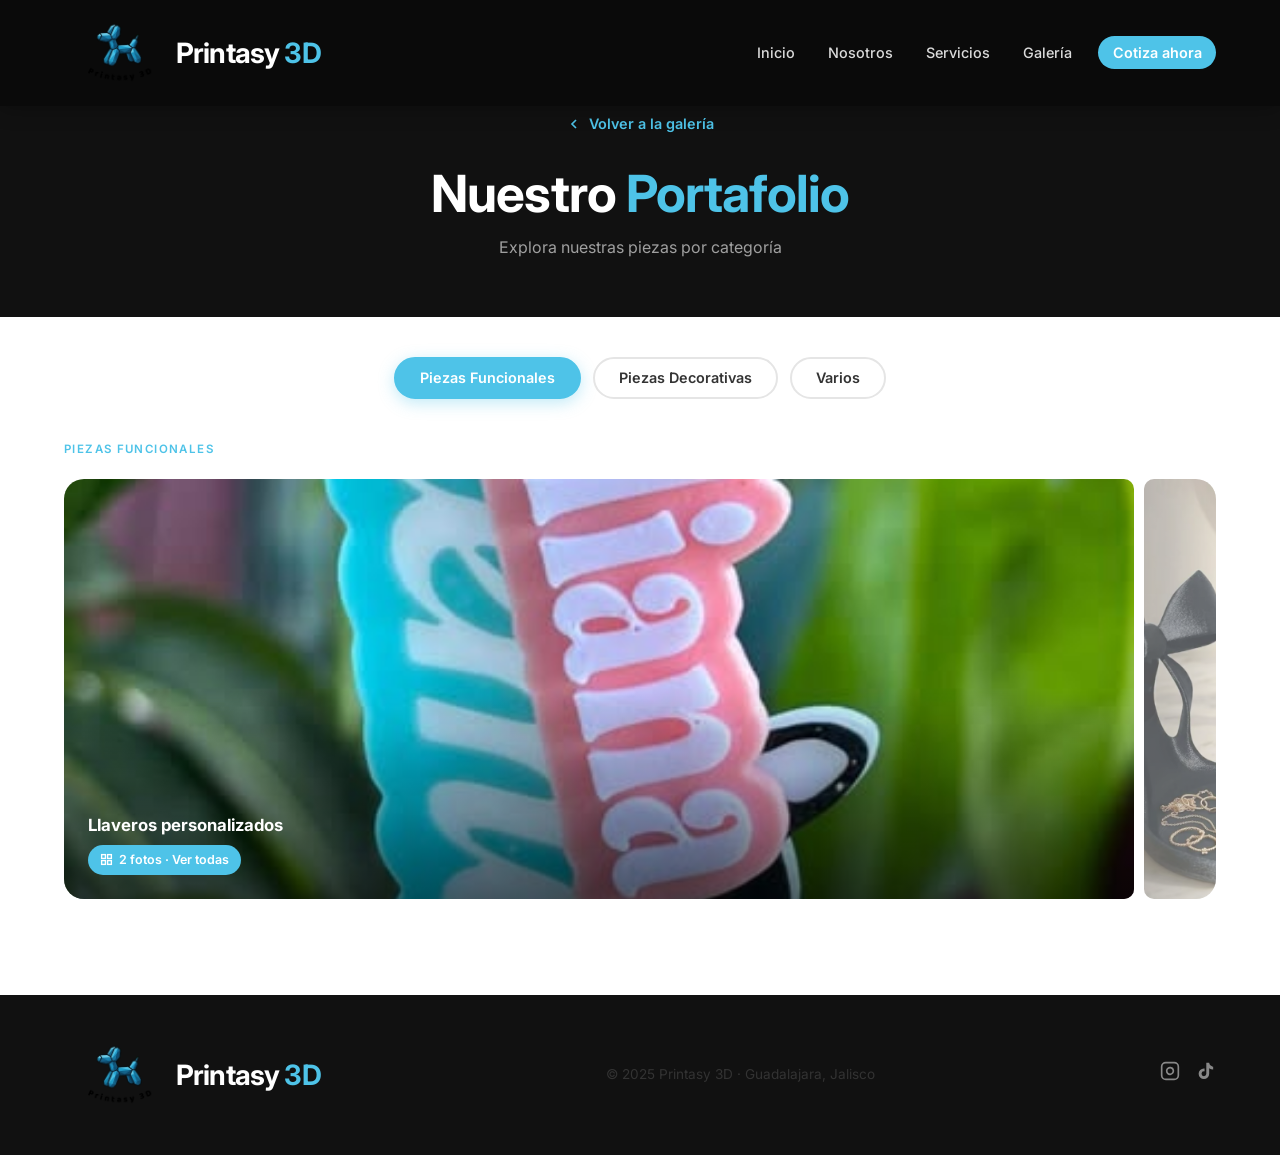
==== commit 191f35a6: "Correccion de bugs" ====
--- a/portfolio.html
+++ b/portfolio.html
@@ -329,11 +329,8 @@
   <nav class="navbar scrolled" id="navbar">
     <div class="nav-container">
       <a href="index.html#inicio" class="nav-logo">
-        <div class="logo-dual">
-          <img src="images/logoPrintasy.png" alt="Printasy 3D" class="logo-img logo-brand">
-          <img src="images/logo.svg" alt="Printasy 3D" class="logo-img logo-svg">
-        </div>
-        <span class="logo-fallback">Printasy<span class="logo-accent">3D</span></span>
+        <img src="images/logoPrintasy.png" alt="Printasy 3D" class="logo-img logo-brand">
+        <span class="logo-fallback">Printasy<span class="logo-accent">&nbsp;3D</span></span>
       </a>
       <ul class="nav-links" id="navLinks">
         <li><a href="index.html#inicio" class="nav-link">Inicio</a></li>
@@ -347,6 +344,18 @@
       </button>
     </div>
   </nav>
+  <div class="nav-mobile-panel" id="navMobilePanel">
+    <button class="mobile-panel-close" id="mobilePanelClose" aria-label="Cerrar menú">
+      <svg viewBox="0 0 24 24" fill="none" stroke="currentColor" stroke-width="2.5" width="26" height="26"><line x1="18" y1="6" x2="6" y2="18"/><line x1="6" y1="6" x2="18" y2="18"/></svg>
+    </button>
+    <ul>
+      <li><a href="index.html#inicio" class="nav-link">Inicio</a></li>
+      <li><a href="index.html#nosotros" class="nav-link">Nosotros</a></li>
+      <li><a href="index.html#servicios" class="nav-link">Servicios</a></li>
+      <li><a href="index.html#galeria" class="nav-link">Galería</a></li>
+      <li><a href="index.html#contacto" class="nav-link nav-cta">Cotiza ahora</a></li>
+    </ul>
+  </div>
 
   <!-- ===== HERO ===== -->
   <div class="portfolio-hero">
@@ -482,11 +491,8 @@
     <div class="container">
       <div class="footer-inner">
         <a href="index.html#inicio" class="nav-logo footer-logo">
-          <div class="logo-dual">
-            <img src="images/logo.svg" alt="Printasy 3D" class="logo-img logo-svg">
-            <img src="images/logoPrintasy.png" alt="Printasy 3D" class="logo-img logo-brand">
-          </div>
-          <span class="logo-fallback">Printasy<span class="logo-accent">3D</span></span>
+          <img src="images/logoPrintasy.png" alt="Printasy 3D" class="logo-img logo-brand">
+          <span class="logo-fallback">Printasy<span class="logo-accent">&nbsp;3D</span></span>
         </a>
         <p class="footer-copy">© 2025 Printasy 3D · Guadalajara, Jalisco</p>
         <div class="footer-social">
@@ -503,17 +509,21 @@
 
   <script>
     // Hamburger
-    const hamburger = document.getElementById('hamburger');
-    const navLinks  = document.getElementById('navLinks');
-    hamburger.addEventListener('click', () => {
-      hamburger.classList.toggle('open');
-      navLinks.classList.toggle('open');
-      hamburger.setAttribute('aria-expanded', navLinks.classList.contains('open'));
+    const hamburger   = document.getElementById('hamburger');
+    const mobilePanel = document.getElementById('navMobilePanel');
+    const closeBtn    = document.getElementById('mobilePanelClose');
+    const toggle = (open) => {
+      hamburger.classList.toggle('open', open);
+      mobilePanel.classList.toggle('open', open);
+      hamburger.setAttribute('aria-expanded', String(open));
+      document.body.style.overflow = open ? 'hidden' : '';
+    };
+    hamburger.addEventListener('click', () => toggle(!hamburger.classList.contains('open')));
+    if (closeBtn) closeBtn.addEventListener('click', () => toggle(false));
+    mobilePanel.querySelectorAll('.nav-link').forEach(l => l.addEventListener('click', () => toggle(false)));
+    document.addEventListener('click', e => {
+      if (!mobilePanel.contains(e.target) && !hamburger.contains(e.target)) toggle(false);
     });
-    navLinks.querySelectorAll('.nav-link').forEach(l => l.addEventListener('click', () => {
-      hamburger.classList.remove('open');
-      navLinks.classList.remove('open');
-    }));
 
     // Tabs
     document.querySelectorAll('.tab-btn').forEach(tab => {
--- a/css/styles.css
+++ b/css/styles.css
@@ -182,19 +182,25 @@
   align-items: center;
   gap: 0.5rem;
 }
-.logo-img { height: 56px; width: auto; }
-.logo-dual { display: flex; align-items: center; gap: 6px; }
+.logo-img { height: 80px; width: auto; }
+
+@media (min-width: 900px) {
+  .logo-brand {
+    transform: scale(1.45);
+    transform-origin: left center;
+    margin-right: 1.5rem;
+  }
+}
 .logo-fallback {
-  display: none;
-  font-size: 1.4rem;
+  display: inline-flex;
+  align-items: center;
+  font-size: 1.75rem;
   font-weight: 700;
   color: var(--color-white);
-  letter-spacing: -0.02em;
+  letter-spacing: -0.03em;
+  line-height: 1;
 }
 .logo-fallback .logo-accent { color: var(--color-primary); }
-
-/* Show fallback by default if no logo image exists */
-.nav-logo .logo-img { display: block; }
 
 .nav-links {
   display: flex;
@@ -883,28 +889,44 @@
 /* ===========================
    RESPONSIVE — TABLET 600px+
    =========================== */
+/* Panel móvil — fuera del navbar para evitar problemas con backdrop-filter */
+.nav-mobile-panel {
+  display: none;
+  position: fixed;
+  top: 0;
+  right: 0;
+  bottom: 0;
+  width: min(80vw, 320px);
+  background: #111111;
+  flex-direction: column;
+  align-items: flex-start;
+  padding: 5rem 2rem 2rem;
+  gap: 0;
+  transform: translateX(100%);
+  transition: transform 0.35s cubic-bezier(0.4, 0, 0.2, 1);
+  z-index: 1100;
+}
+.nav-mobile-panel.open { transform: translateX(0); }
+.nav-mobile-panel ul { list-style: none; display: flex; flex-direction: column; gap: 0.6rem; width: 100%; }
+.nav-mobile-panel .nav-link { width: 100%; padding: 0.9rem 1rem; font-size: 1.05rem; border-radius: var(--radius); display: block; }
+.nav-mobile-panel .nav-link.nav-cta { margin-left: 0; margin-top: 0.5rem; text-align: center; display: block; }
+
+.mobile-panel-close {
+  position: absolute;
+  top: 1rem;
+  right: 1.25rem;
+  color: rgba(255,255,255,0.7);
+  padding: 0.5rem;
+  border-radius: 50%;
+  transition: color var(--transition), background var(--transition);
+}
+.mobile-panel-close:hover { color: var(--color-white); background: rgba(255,255,255,0.1); }
+
 @media (max-width: 899px) {
   /* Navbar mobile */
   .hamburger { display: flex; }
-  .nav-links {
-    position: fixed;
-    top: 0;
-    right: 0;
-    bottom: 0;
-    width: min(80vw, 320px);
-    background: rgba(10, 10, 10, 0.97);
-    backdrop-filter: blur(16px);
-    flex-direction: column;
-    align-items: flex-start;
-    padding: 5rem 2rem 2rem;
-    gap: 0.25rem;
-    transform: translateX(100%);
-    transition: transform 0.35s cubic-bezier(0.4, 0, 0.2, 1);
-    z-index: 1050;
-  }
-  .nav-links.open { transform: translateX(0); }
-  .nav-link { width: 100%; padding: 0.75rem 1rem; font-size: 1rem; border-radius: var(--radius); }
-  .nav-link.nav-cta { margin-left: 0; margin-top: 1rem; justify-content: center; text-align: center; }
+  .nav-links { display: none; }
+  .nav-mobile-panel { display: flex; }
 
   /* About */
   .about-grid { grid-template-columns: 1fr; gap: 2.5rem; }
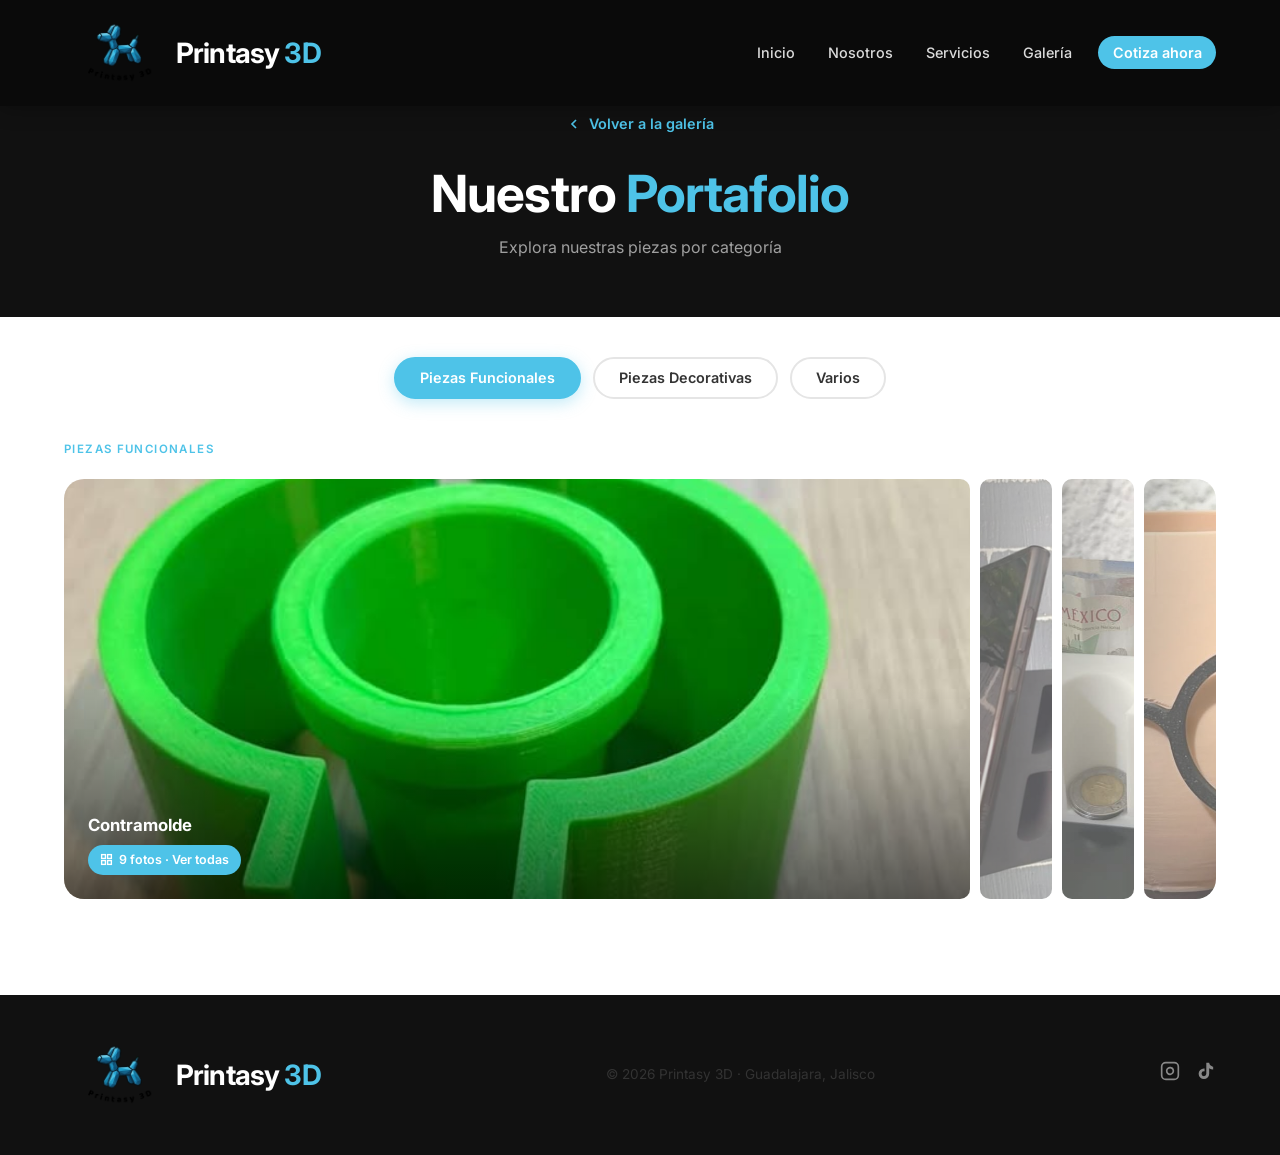
==== commit 94726197: "Correos y mas imagenes" ====
--- a/portfolio.html
+++ b/portfolio.html
@@ -3,8 +3,27 @@
 <head>
   <meta charset="UTF-8">
   <meta name="viewport" content="width=device-width, initial-scale=1.0">
-  <title>Portafolio | Printasy 3D</title>
+  <title>Portafolio de Impresión 3D | Printasy 3D Guadalajara</title>
   <meta name="description" content="Portafolio completo de Printasy 3D. Piezas funcionales, decorativas y más, impresas en 3D en Guadalajara, Jalisco.">
+  <meta name="robots" content="index, follow">
+  <meta name="geo.region" content="MX-JAL">
+  <meta name="geo.placename" content="Guadalajara, Jalisco">
+  <link rel="icon" href="/images/logoPrintasy.png" type="image/png">
+  <link rel="canonical" href="https://TU-DOMINIO.vercel.app/portfolio.html">
+  <link rel="alternate" hreflang="es-MX" href="https://TU-DOMINIO.vercel.app/portfolio.html">
+  <meta property="og:title" content="Portafolio de Impresión 3D | Printasy 3D Guadalajara">
+  <meta property="og:description" content="Portafolio completo de Printasy 3D. Piezas funcionales, decorativas y más, impresas en 3D en Guadalajara, Jalisco.">
+  <meta property="og:image" content="https://TU-DOMINIO.vercel.app/images/logoPrintasy.png">
+  <meta property="og:image:width" content="512">
+  <meta property="og:image:height" content="512">
+  <meta property="og:url" content="https://TU-DOMINIO.vercel.app/portfolio.html">
+  <meta property="og:type" content="website">
+  <meta property="og:locale" content="es_MX">
+  <meta property="og:site_name" content="Printasy 3D">
+  <meta name="twitter:card" content="summary_large_image">
+  <meta name="twitter:title" content="Portafolio de Impresión 3D | Printasy 3D Guadalajara">
+  <meta name="twitter:description" content="Portafolio completo de Printasy 3D. Piezas funcionales, decorativas y más, impresas en 3D en Guadalajara, Jalisco.">
+  <meta name="twitter:image" content="https://TU-DOMINIO.vercel.app/images/logoPrintasy.png">
   <meta name="theme-color" content="#4ec3e8">
   <link rel="preconnect" href="https://fonts.googleapis.com">
   <link rel="preconnect" href="https://fonts.gstatic.com" crossorigin>
@@ -385,80 +404,164 @@
         <p class="portfolio-category-title">Piezas Funcionales</p>
         <div class="peek-carousel" data-category="funcionales">
           <div class="peek-track">
-            <!-- Cover -->
-            <figure class="peek-item peek-item--cover" data-index="0" data-label="Llaveros personalizados">
-              <img src="images/llaveros.jpg" alt="Llaveros personalizados impresos en 3D">
+            <figure class="peek-item peek-item--cover" data-index="0" data-label="Contramolde">
+              <img src="images/contramolde.jpg" alt="Contramolde impreso en 3D">
               <div class="peek-cover-overlay">
-                <span class="peek-cover-label">Llaveros personalizados</span>
+                <span class="peek-cover-label">Contramolde</span>
+                <span class="peek-count-badge">
+                  <svg viewBox="0 0 24 24" fill="none" stroke="currentColor" stroke-width="2.5" width="13" height="13"><rect x="3" y="3" width="7" height="7"/><rect x="14" y="3" width="7" height="7"/><rect x="14" y="14" width="7" height="7"/><rect x="3" y="14" width="7" height="7"/></svg>
+                  9 fotos · Ver todas
+                </span>
+              </div>
+            </figure>
+            <figure class="peek-item peek-item--peek" data-index="1" data-label="Porta celular">
+              <img src="images/portacelularB.jpg" alt="Porta celular impreso en 3D">
+            </figure>
+            <figure class="peek-item peek-item--peek" data-index="2" data-label="Monedero">
+              <img src="images/monedero.jpg" alt="Monedero impreso en 3D">
+            </figure>
+            <figure class="peek-item peek-item--peek" data-index="2" data-label="Harry Potter">
+              <img src="images/harry.jpg" alt="Harry Potter impreso en 3D">
+            </figure>
+            <figure class="peek-item peek-item--hidden" data-index="5" data-label="Demogorgon">
+              <img src="images/demogorgon.jpg" alt="Demogorgon impreso en 3D">
+            </figure>
+            <figure class="peek-item peek-item--hidden" data-index="8" data-label="Tacón de moda">
+              <img src="images/tacon.png" alt="Tacón impreso en 3D">
+            </figure>
+            <figure class="peek-item peek-item--hidden" data-index="7" data-label="Viuda Negra">
+              <img src="images/viuda.jpg" alt="Viuda Negra impresa en 3D">
+            </figure>
+            <figure class="peek-item peek-item--hidden" data-index="13" data-label="Gato decorativo">
+              <img src="images/gato.jpg" alt="Gato decorativo impreso en 3D">
+            </figure>
+            <figure class="peek-item peek-item--hidden" data-index="15" data-label="Elefante">
+              <img src="images/elefante.jpg" alt="Elefante impreso en 3D">
+            </figure>
+            <figure class="peek-item peek-item--hidden" data-index="20" data-label="Piano decorativo">
+              <img src="images/piano.jpg" alt="Piano decorativo impreso en 3D">
+            </figure>
+            <figure class="peek-item peek-item--hidden" data-index="24" data-label="Cruz decorativa">
+              <img src="images/cruz.jpg" alt="Cruz decorativa impresa en 3D">
+            </figure>
+            <figure class="peek-item peek-item--hidden" data-index="26" data-label="Dados">
+              <img src="images/dados.jpg" alt="Dados impresos en 3D">
+            </figure>
+          </div>
+        </div>
+      </div>
+
+      <!-- DECORATIVAS -->
+      <div class="portfolio-category" id="cat-decorativas">
+        <p class="portfolio-category-title">Piezas Decorativas</p>
+        <div class="peek-carousel" data-category="decorativas">
+          <div class="peek-track">
+            <figure class="peek-item peek-item--cover" data-index="0" data-label="Totoro">
+              <img src="images/totoro.jpg" alt="Totoro impreso en 3D">
+              <div class="peek-cover-overlay">
+                <span class="peek-cover-label">Totoro</span>
+                <span class="peek-count-badge">
+                  <svg viewBox="0 0 24 24" fill="none" stroke="currentColor" stroke-width="2.5" width="13" height="13"><rect x="3" y="3" width="7" height="7"/><rect x="14" y="3" width="7" height="7"/><rect x="14" y="14" width="7" height="7"/><rect x="3" y="14" width="7" height="7"/></svg>
+                  29 fotos · Ver todas
+                </span>
+              </div>
+            </figure>
+            <figure class="peek-item peek-item--peek" data-index="1" data-label="Batman">
+              <img src="images/batman.jpg" alt="Batman impreso en 3D">
+            </figure>
+            <figure class="peek-item peek-item--hidden" data-index="3" data-label="Bulbasaur coleccionable">
+              <img src="images/bulbasaur.jpg" alt="Bulbasaur coleccionable impreso en 3D">
+            </figure>
+            <figure class="peek-item peek-item--hidden" data-index="4" data-label="Coraline figura">
+              <img src="images/coraline.jpg" alt="Figura de Coraline impresa en 3D">
+            </figure>
+            <figure class="peek-item peek-item--hidden" data-index="6" data-label="Jack Skellington">
+              <img src="images/jack.jpg" alt="Jack Skellington impreso en 3D">
+            </figure>
+            <figure class="peek-item peek-item--hidden" data-index="8" data-label="Ramona">
+              <img src="images/ramona.jpg" alt="Figura Ramona impresa en 3D">
+            </figure>
+            <figure class="peek-item peek-item--hidden" data-index="9" data-label="One Piece">
+              <img src="images/onepiece.png" alt="Figura One Piece impresa en 3D">
+            </figure>
+            <figure class="peek-item peek-item--hidden" data-index="10" data-label="Friends">
+              <img src="images/friends.jpg" alt="Figura Friends impresa en 3D">
+            </figure>
+            <figure class="peek-item peek-item--hidden" data-index="11" data-label="Tralalero">
+              <img src="images/tralalero.jpg" alt="Figura Tralalero impresa en 3D">
+            </figure>
+            <figure class="peek-item peek-item--hidden" data-index="12" data-label="Cerveza decorativa">
+              <img src="images/cerveza.jpg" alt="Cerveza decorativa impresa en 3D">
+            </figure>
+            <figure class="peek-item peek-item--hidden" data-index="14" data-label="Gato articulado">
+              <img src="images/gatoArticulado.jpg" alt="Gato articulado impreso en 3D">
+            </figure>
+            <figure class="peek-item peek-item--hidden" data-index="16" data-label="León">
+              <img src="images/leon.jpg" alt="León impreso en 3D">
+            </figure>
+            <figure class="peek-item peek-item--hidden" data-index="17" data-label="Sapo">
+              <img src="images/sapo.jpg" alt="Sapo impreso en 3D">
+            </figure>
+            <figure class="peek-item peek-item--hidden" data-index="18" data-label="Toro">
+              <img src="images/toro.jpg" alt="Toro impreso en 3D">
+            </figure>
+            <figure class="peek-item peek-item--hidden" data-index="19" data-label="Perros">
+              <img src="images/perros.jpg" alt="Figuras de perros impresas en 3D">
+            </figure>
+            <figure class="peek-item peek-item--hidden" data-index="21" data-label="Avión decorativo">
+              <img src="images/avion.jpg" alt="Avión decorativo impreso en 3D">
+            </figure>
+            <figure class="peek-item peek-item--hidden" data-index="22" data-label="Esferas decorativas">
+              <img src="images/esferas.jpg" alt="Esferas decorativas impresas en 3D">
+            </figure>
+            <figure class="peek-item peek-item--hidden" data-index="23" data-label="Nacimiento">
+              <img src="images/nacimiento.jpg" alt="Nacimiento impreso en 3D">
+            </figure>
+            <figure class="peek-item peek-item--hidden" data-index="25" data-label="XOXO">
+              <img src="images/xoxo.jpg" alt="Figura XOXO impresa en 3D">
+            </figure>
+            <figure class="peek-item peek-item--hidden" data-index="27" data-label="Camioneta">
+              <img src="images/camioneta.jpg" alt="Camioneta impresa en 3D">
+            </figure>
+            <figure class="peek-item peek-item--hidden" data-index="28" data-label="Pies sonrientes">
+              <img src="images/piesSonrientes.jpg" alt="Pies sonrientes impresos en 3D">
+            </figure>
+          </div>
+        </div>
+      </div>
+
+      <!-- VARIOS -->
+      <div class="portfolio-category" id="cat-varios">
+        <p class="portfolio-category-title">Varios</p>
+        <div class="peek-carousel" data-category="varios">
+          <div class="peek-track">
+            <figure class="peek-item peek-item--cover" data-index="0" data-label="Showroom Printasy 3D">
+              <img src="images/showroom.jpg" alt="Showroom Printasy 3D">
+              <div class="peek-cover-overlay">
+                <span class="peek-cover-label">Showroom Printasy 3D</span>
                 <span class="peek-count-badge">
                   <svg viewBox="0 0 24 24" fill="none" stroke="currentColor" stroke-width="2.5" width="13" height="13"><rect x="3" y="3" width="7" height="7"/><rect x="14" y="3" width="7" height="7"/><rect x="14" y="14" width="7" height="7"/><rect x="3" y="14" width="7" height="7"/></svg>
                   2 fotos · Ver todas
                 </span>
               </div>
             </figure>
-            <!-- Peek -->
-            <figure class="peek-item peek-item--peek" data-index="1" data-label="Tacón de moda">
-              <img src="images/tacon.png" alt="Tacón impreso en 3D">
-            </figure>
-          </div>
-        </div>
-      </div>
-
-      <!-- DECORATIVAS -->
-      <div class="portfolio-category" id="cat-decorativas">
-        <p class="portfolio-category-title">Piezas Decorativas</p>
-        <div class="peek-carousel" data-category="decorativas">
-          <div class="peek-track">
-            <!-- Cover -->
-            <figure class="peek-item peek-item--cover" data-index="0" data-label="Avión decorativo">
-              <img src="images/avion.jpg" alt="Avión decorativo impreso en 3D">
-              <div class="peek-cover-overlay">
-                <span class="peek-cover-label">Avión decorativo</span>
-                <span class="peek-count-badge">
-                  <svg viewBox="0 0 24 24" fill="none" stroke="currentColor" stroke-width="2.5" width="13" height="13"><rect x="3" y="3" width="7" height="7"/><rect x="14" y="3" width="7" height="7"/><rect x="14" y="14" width="7" height="7"/><rect x="3" y="14" width="7" height="7"/></svg>
-                  7 fotos · Ver todas
-                </span>
-              </div>
-            </figure>
-            <!-- Peek 1 -->
-            <figure class="peek-item peek-item--peek" data-index="1" data-label="Bulbasaur coleccionable">
-              <img src="images/bulbasaur.jpg" alt="Bulbasaur coleccionable impreso en 3D">
-            </figure>
-            <!-- Peek 2 -->
-            <figure class="peek-item peek-item--peek" data-index="2" data-label="Coraline figura">
-              <img src="images/coraline.jpg" alt="Figura de Coraline impresa en 3D">
-            </figure>
-            <!-- Hidden (lightbox only) -->
-            <figure class="peek-item peek-item--hidden" data-index="3" data-label="Demogorgon figura">
-              <img src="images/demogorgon.jpg" alt="Demogorgon impreso en 3D">
-            </figure>
-            <figure class="peek-item peek-item--hidden" data-index="4" data-label="Esferas decorativas">
-              <img src="images/esferas.jpg" alt="Esferas decorativas impresas en 3D">
-            </figure>
-            <figure class="peek-item peek-item--hidden" data-index="5" data-label="Gato decorativo">
-              <img src="images/gato.jpg" alt="Gato decorativo impreso en 3D">
-            </figure>
-            <figure class="peek-item peek-item--hidden" data-index="6" data-label="Jack Skellington">
-              <img src="images/jack.jpg" alt="Jack Skellington impreso en 3D">
-            </figure>
-          </div>
-        </div>
-      </div>
-
-      <!-- VARIOS -->
-      <div class="portfolio-category" id="cat-varios">
-        <p class="portfolio-category-title">Varios</p>
-        <div class="peek-carousel" data-category="varios">
-          <div class="peek-track">
-            <figure class="peek-item peek-item--cover" data-index="0" data-label="Entrega personalizada">
+            <figure class="peek-item peek-item--peek" data-index="1" data-label="Entrega personalizada">
               <img src="images/entrega.jpg" alt="Entrega de pieza personalizada">
-              <div class="peek-cover-overlay">
-                <span class="peek-cover-label">Entrega personalizada</span>
-                <span class="peek-count-badge">
-                  <svg viewBox="0 0 24 24" fill="none" stroke="currentColor" stroke-width="2.5" width="13" height="13"><rect x="3" y="3" width="7" height="7"/><rect x="14" y="3" width="7" height="7"/><rect x="14" y="14" width="7" height="7"/><rect x="3" y="14" width="7" height="7"/></svg>
-                  1 foto · Ver
-                </span>
-              </div>
+            </figure>
+            <figure class="peek-item peek-item--hidden" data-index="3" data-label="Llaveros personalizados">
+              <img src="images/llaveros.jpg" alt="Llaveros personalizados impresos en 3D">
+            </figure>
+            <figure class="peek-item peek-item--hidden" data-index="4" data-label="Soporte Xbox">
+              <img src="images/xbox.jpg" alt="Soporte para control Xbox impreso en 3D">
+            </figure>
+            <figure class="peek-item peek-item--hidden" data-index="5" data-label="Accesorios de barbero">
+              <img src="images/barbero.jpg" alt="Accesorios de barbero impresos en 3D">
+            </figure>
+            <figure class="peek-item peek-item--hidden" data-index="6" data-label="Modelo dental">
+              <img src="images/diente.jpg" alt="Modelo dental impreso en 3D">
+            </figure>
+            <figure class="peek-item peek-item--hidden" data-index="7" data-label="Llavero zombie">
+              <img src="images/zombieLlavero.jpg" alt="Llavero zombie impreso en 3D">
             </figure>
           </div>
         </div>
@@ -494,7 +597,7 @@
           <img src="images/logoPrintasy.png" alt="Printasy 3D" class="logo-img logo-brand">
           <span class="logo-fallback">Printasy<span class="logo-accent">&nbsp;3D</span></span>
         </a>
-        <p class="footer-copy">© 2025 Printasy 3D · Guadalajara, Jalisco</p>
+        <p class="footer-copy">© 2026 Printasy 3D · Guadalajara, Jalisco</p>
         <div class="footer-social">
           <a href="https://instagram.com/printasy_3d" target="_blank" rel="noopener" aria-label="Instagram">
             <svg viewBox="0 0 24 24" fill="none" stroke="currentColor" stroke-width="2" width="20" height="20"><rect x="2" y="2" width="20" height="20" rx="5" ry="5"/><path d="M16 11.37A4 4 0 1 1 12.63 8 4 4 0 0 1 16 11.37z"/><line x1="17.5" y1="6.5" x2="17.51" y2="6.5"/></svg>
--- a/css/styles.css
+++ b/css/styles.css
@@ -111,24 +111,6 @@
 
 .btn-full { width: 100%; justify-content: center; }
 
-/* Image placeholder when image fails to load */
-.img-placeholder {
-  background: var(--color-gray-light);
-  min-height: 280px;
-  display: flex;
-  align-items: center;
-  justify-content: center;
-  border-radius: var(--radius);
-  border: 2px dashed #ddd;
-  position: relative;
-}
-.img-placeholder img { display: none; }
-.img-placeholder::after {
-  content: '📷 Tu foto aquí';
-  color: var(--color-gray-mid);
-  font-size: 0.9rem;
-  font-weight: 500;
-}
 
 
 /* ===========================
@@ -253,8 +235,8 @@
    =========================== */
 .hero {
   position: relative;
+  height: 100vh;
   height: 100svh;
-  height: 100vh;
   min-height: 600px;
   display: flex;
   align-items: center;
@@ -268,11 +250,9 @@
   background-size: cover;
   background-position: center;
   background-color: #1a2a3a;
-  /* transform: scale(0.95); */
   transition: transform 8s ease;
   overflow: hidden;
 }
-.hero-gif,
 .hero-video {
   width: 100%;
   height: 100%;
@@ -406,11 +386,6 @@
   aspect-ratio: 4/5;
   background: var(--color-gray-light);
 }
-.about-img-wrapper img {
-  width: 100%;
-  height: 100%;
-  object-fit: cover;
-}
 
 .about-img-badge {
   position: absolute;
@@ -551,6 +526,7 @@
 }
 
 .gallery-item.img-placeholder {
+  background: var(--color-gray-light);
   min-height: 240px;
   display: flex;
   align-items: center;
@@ -559,6 +535,7 @@
   gap: 0.5rem;
   border: 2px dashed #ddd;
 }
+.gallery-item.img-placeholder img { display: none; }
 .gallery-item.img-placeholder::before {
   content: '📷';
   font-size: 2rem;
@@ -639,8 +616,6 @@
 /* ===========================
    CONTACT
    =========================== */
-.contact { background: var(--color-white); }
-
 .contact-grid {
   display: grid;
   grid-template-columns: 1fr 1.2fr;
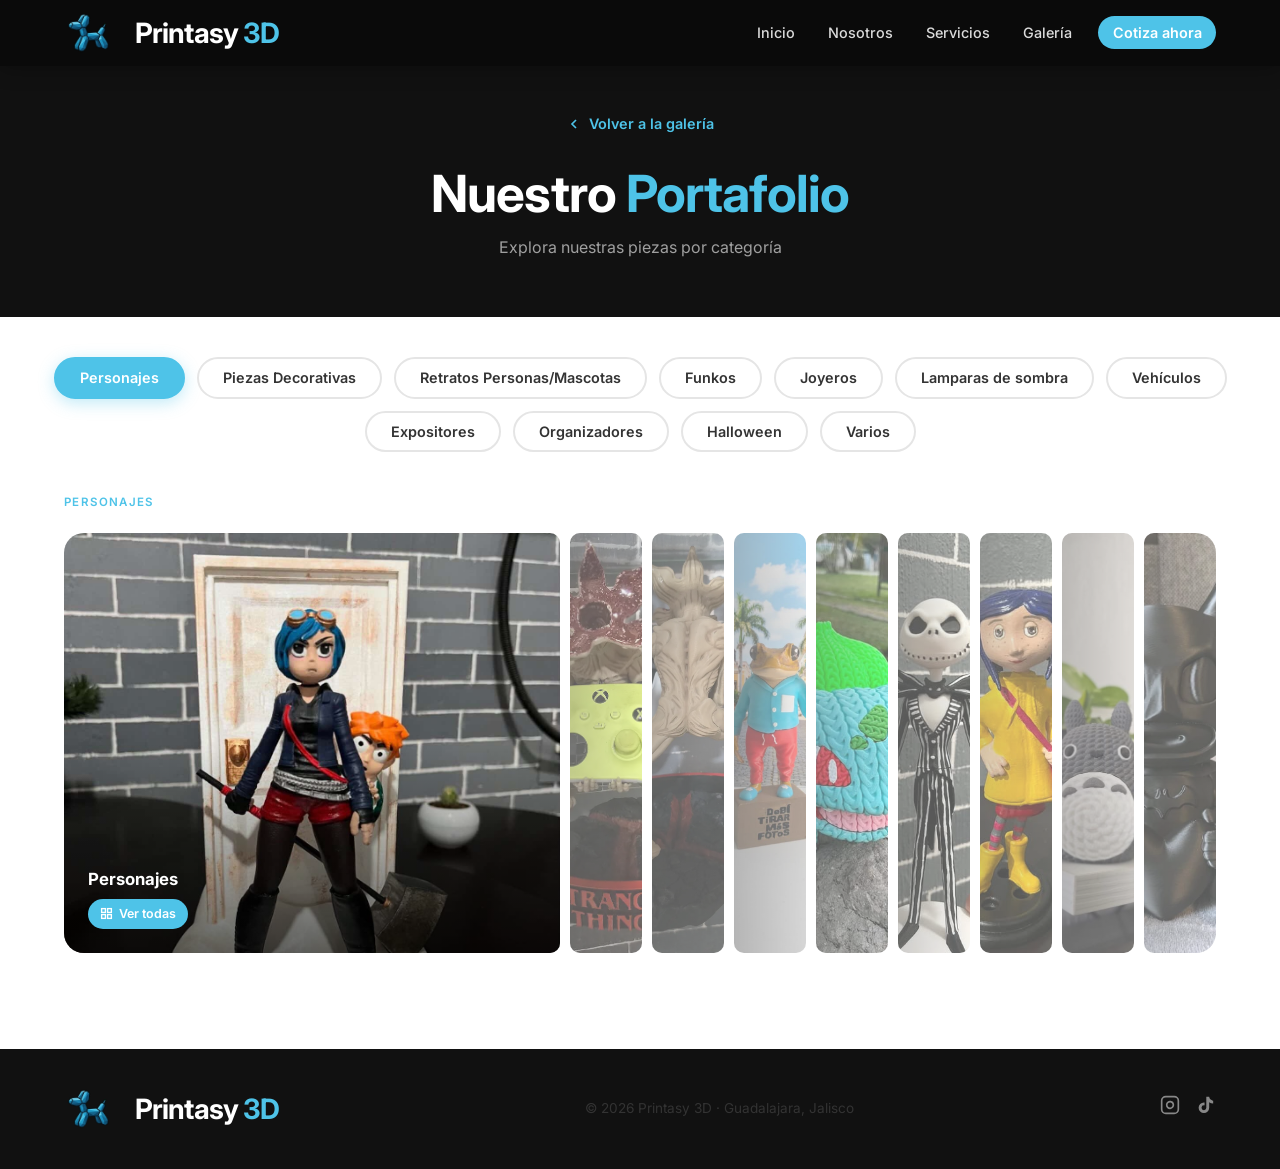
==== commit 10a9ff0e: "Actualizacion de fotos y categorias" ====
--- a/portfolio.html
+++ b/portfolio.html
@@ -9,21 +9,21 @@
   <meta name="geo.region" content="MX-JAL">
   <meta name="geo.placename" content="Guadalajara, Jalisco">
   <link rel="icon" href="/images/logoPrintasy.png" type="image/png">
-  <link rel="canonical" href="https://TU-DOMINIO.vercel.app/portfolio.html">
-  <link rel="alternate" hreflang="es-MX" href="https://TU-DOMINIO.vercel.app/portfolio.html">
+  <link rel="canonical" href="https://www.printasy3d.com/portfolio.html">
+  <link rel="alternate" hreflang="es-MX" href="https://www.printasy3d.com/portfolio.html">
   <meta property="og:title" content="Portafolio de Impresión 3D | Printasy 3D Guadalajara">
   <meta property="og:description" content="Portafolio completo de Printasy 3D. Piezas funcionales, decorativas y más, impresas en 3D en Guadalajara, Jalisco.">
-  <meta property="og:image" content="https://TU-DOMINIO.vercel.app/images/logoPrintasy.png">
+  <meta property="og:image" content="https://www.printasy3d.com/images/logoPrintasy.png">
   <meta property="og:image:width" content="512">
   <meta property="og:image:height" content="512">
-  <meta property="og:url" content="https://TU-DOMINIO.vercel.app/portfolio.html">
+  <meta property="og:url" content="https://www.printasy3d.com/portfolio.html">
   <meta property="og:type" content="website">
   <meta property="og:locale" content="es_MX">
   <meta property="og:site_name" content="Printasy 3D">
   <meta name="twitter:card" content="summary_large_image">
   <meta name="twitter:title" content="Portafolio de Impresión 3D | Printasy 3D Guadalajara">
   <meta name="twitter:description" content="Portafolio completo de Printasy 3D. Piezas funcionales, decorativas y más, impresas en 3D en Guadalajara, Jalisco.">
-  <meta name="twitter:image" content="https://TU-DOMINIO.vercel.app/images/logoPrintasy.png">
+  <meta name="twitter:image" content="https://www.printasy3d.com/images/logoPrintasy.png">
   <meta name="theme-color" content="#4ec3e8">
   <link rel="preconnect" href="https://fonts.googleapis.com">
   <link rel="preconnect" href="https://fonts.gstatic.com" crossorigin>
@@ -390,8 +390,16 @@
 
   <!-- ===== TABS ===== -->
   <div class="portfolio-tabs">
-    <button class="tab-btn active" data-tab="funcionales">Piezas Funcionales</button>
+    <button class="tab-btn active" data-tab="personajes">Personajes</button>
     <button class="tab-btn" data-tab="decorativas">Piezas Decorativas</button>
+    <button class="tab-btn" data-tab="retratos">Retratos Personas/Mascotas</button>
+    <button class="tab-btn" data-tab="funkos">Funkos</button>
+    <button class="tab-btn" data-tab="joyeros">Joyeros</button>
+    <button class="tab-btn" data-tab="lamparasSombra">Lamparas de sombra</button>
+    <button class="tab-btn" data-tab="vehiculos">Vehículos</button>
+    <button class="tab-btn" data-tab="expositores">Expositores</button>
+    <button class="tab-btn" data-tab="organizadores">Organizadores</button>
+    <button class="tab-btn" data-tab="halloween">Halloween</button>
     <button class="tab-btn" data-tab="varios">Varios</button>
   </div>
 
@@ -399,53 +407,53 @@
   <section class="portfolio-section">
     <div class="container">
 
-      <!-- FUNCIONALES -->
-      <div class="portfolio-category active" id="cat-funcionales">
-        <p class="portfolio-category-title">Piezas Funcionales</p>
-        <div class="peek-carousel" data-category="funcionales">
-          <div class="peek-track">
-            <figure class="peek-item peek-item--cover" data-index="0" data-label="Contramolde">
-              <img src="images/contramolde.jpg" alt="Contramolde impreso en 3D">
-              <div class="peek-cover-overlay">
-                <span class="peek-cover-label">Contramolde</span>
-                <span class="peek-count-badge">
-                  <svg viewBox="0 0 24 24" fill="none" stroke="currentColor" stroke-width="2.5" width="13" height="13"><rect x="3" y="3" width="7" height="7"/><rect x="14" y="3" width="7" height="7"/><rect x="14" y="14" width="7" height="7"/><rect x="3" y="14" width="7" height="7"/></svg>
-                  9 fotos · Ver todas
-                </span>
-              </div>
-            </figure>
-            <figure class="peek-item peek-item--peek" data-index="1" data-label="Porta celular">
-              <img src="images/portacelularB.jpg" alt="Porta celular impreso en 3D">
-            </figure>
-            <figure class="peek-item peek-item--peek" data-index="2" data-label="Monedero">
-              <img src="images/monedero.jpg" alt="Monedero impreso en 3D">
-            </figure>
-            <figure class="peek-item peek-item--peek" data-index="2" data-label="Harry Potter">
-              <img src="images/harry.jpg" alt="Harry Potter impreso en 3D">
-            </figure>
-            <figure class="peek-item peek-item--hidden" data-index="5" data-label="Demogorgon">
-              <img src="images/demogorgon.jpg" alt="Demogorgon impreso en 3D">
-            </figure>
-            <figure class="peek-item peek-item--hidden" data-index="8" data-label="Tacón de moda">
-              <img src="images/tacon.png" alt="Tacón impreso en 3D">
-            </figure>
-            <figure class="peek-item peek-item--hidden" data-index="7" data-label="Viuda Negra">
-              <img src="images/viuda.jpg" alt="Viuda Negra impresa en 3D">
-            </figure>
-            <figure class="peek-item peek-item--hidden" data-index="13" data-label="Gato decorativo">
-              <img src="images/gato.jpg" alt="Gato decorativo impreso en 3D">
-            </figure>
-            <figure class="peek-item peek-item--hidden" data-index="15" data-label="Elefante">
-              <img src="images/elefante.jpg" alt="Elefante impreso en 3D">
-            </figure>
-            <figure class="peek-item peek-item--hidden" data-index="20" data-label="Piano decorativo">
-              <img src="images/piano.jpg" alt="Piano decorativo impreso en 3D">
-            </figure>
-            <figure class="peek-item peek-item--hidden" data-index="24" data-label="Cruz decorativa">
-              <img src="images/cruz.jpg" alt="Cruz decorativa impresa en 3D">
-            </figure>
-            <figure class="peek-item peek-item--hidden" data-index="26" data-label="Dados">
-              <img src="images/dados.jpg" alt="Dados impresos en 3D">
+      <!-- Figuras de personajes -->
+      <div class="portfolio-category active" id="cat-personajes">
+        <p class="portfolio-category-title">Personajes</p>
+        <div class="peek-carousel" data-category="personajes">
+          <div class="peek-track">
+            <figure class="peek-item peek-item--cover" data-index="0" data-label="personajes">
+              <img src="images/ramona.jpg" alt="ramona">
+              <div class="peek-cover-overlay">
+                <span class="peek-cover-label">Personajes</span>
+                <span class="peek-count-badge">
+                  <svg viewBox="0 0 24 24" fill="none" stroke="currentColor" stroke-width="2.5" width="13" height="13"><rect x="3" y="3" width="7" height="7"/><rect x="14" y="3" width="7" height="7"/><rect x="14" y="14" width="7" height="7"/><rect x="3" y="14" width="7" height="7"/></svg>
+                   Ver todas
+                </span>
+              </div>
+            </figure>
+            <figure class="peek-item peek-item--hidden" data-index="3" data-label="Daxter">
+              <img src="images/DaxteryClank.webp" alt="Daxter">
+            </figure>
+            <figure class="peek-item peek-item--hidden" data-index="3" data-label="Daxter">
+              <img src="images/DaxteryClank2.webp" alt="Daxter">
+            </figure>
+            <figure class="peek-item peek-item--hidden" data-index="3" data-label="Daxter">
+              <img src="images/DaxteryClank3.webp" alt="Daxter">
+            </figure>
+            <figure class="peek-item peek-item--peek" data-index="1" data-label="demogorgon">
+              <img src="images/DemogorgonControl.webp" alt="avion">
+            </figure>
+            <figure class="peek-item peek-item--peek" data-index="1" data-label="demogorgon">
+              <img src="images/DemogorgonControl2.webp" alt="demogorgon">
+            </figure>
+            <figure class="peek-item peek-item--peek" data-index="1" data-label="sapo">
+              <img src="images/sapo.jpg" alt="sapo">
+            </figure>
+            <figure class="peek-item peek-item--peek" data-index="1" data-label="bulbasaur">
+              <img src="images/bulbasaur.jpg" alt="bulbasaur">
+            </figure>
+            <figure class="peek-item peek-item--peek" data-index="1" data-label="jack">
+              <img src="images/jack.jpg" alt="jack">
+            </figure>
+            <figure class="peek-item peek-item--peek" data-index="1" data-label="coraline">
+              <img src="images/coraline.jpg" alt="coraline">
+            </figure>
+            <figure class="peek-item peek-item--peek" data-index="1" data-label="totoro">
+              <img src="images/totoro.jpg" alt="totoro">
+            </figure>
+            <figure class="peek-item peek-item--peek" data-index="1" data-label="batman">
+              <img src="images/batman.jpg" alt="batman">
             </figure>
           </div>
         </div>
@@ -462,7 +470,7 @@
                 <span class="peek-cover-label">Totoro</span>
                 <span class="peek-count-badge">
                   <svg viewBox="0 0 24 24" fill="none" stroke="currentColor" stroke-width="2.5" width="13" height="13"><rect x="3" y="3" width="7" height="7"/><rect x="14" y="3" width="7" height="7"/><rect x="14" y="14" width="7" height="7"/><rect x="3" y="14" width="7" height="7"/></svg>
-                  29 fotos · Ver todas
+                   Ver todas
                 </span>
               </div>
             </figure>
@@ -525,6 +533,330 @@
             </figure>
             <figure class="peek-item peek-item--hidden" data-index="28" data-label="Pies sonrientes">
               <img src="images/piesSonrientes.jpg" alt="Pies sonrientes impresos en 3D">
+            </figure>
+          </div>
+        </div>
+      </div>
+
+      <!-- Retratos Personas/Mascotas -->
+      <div class="portfolio-category" id="cat-retratos">
+        <p class="portfolio-category-title">Retratos Personas/Mascotas</p>
+        <div class="peek-carousel" data-category="retratos">
+          <div class="peek-track">
+            <figure class="peek-item peek-item--cover" data-index="0" data-label="Abuelos">
+              <img src="images/Abuelos.webp" alt="Abuelos">
+              <div class="peek-cover-overlay">
+                <span class="peek-cover-label">Abuelos</span>
+                <span class="peek-count-badge">
+                  <svg viewBox="0 0 24 24" fill="none" stroke="currentColor" stroke-width="2.5" width="13" height="13"><rect x="3" y="3" width="7" height="7"/><rect x="14" y="3" width="7" height="7"/><rect x="14" y="14" width="7" height="7"/><rect x="3" y="14" width="7" height="7"/></svg>
+                   Ver todas
+                </span>
+              </div>
+            </figure>
+            <figure class="peek-item peek-item--peek" data-index="1" data-label="Pieza personalizada">
+              <img src="images/Alan.webp" alt="Pieza personalizada">
+            </figure>
+            <figure class="peek-item peek-item--hidden" data-index="3" data-label="Barbero">
+              <img src="images/Barbero.webp" alt="Barbero">
+            </figure>
+            <figure class="peek-item peek-item--hidden" data-index="4" data-label="Bulldog">
+              <img src="images/Bulldog.webp" alt="Bulldog">
+            </figure>
+            <figure class="peek-item peek-item--hidden" data-index="4" data-label="Bulldog">
+              <img src="images/Bulldog2.webp" alt="Bulldog">
+            </figure>
+            <figure class="peek-item peek-item--hidden" data-index="5" data-label="Fisicoculturista">
+              <img src="images/Fisicoculturista.webp" alt="Fisicoculturista">
+            </figure>
+            <figure class="peek-item peek-item--hidden" data-index="6" data-label="Pieza personalizada">
+              <img src="images/PapaEHijoChango.webp" alt="Pieza personalizada">
+            </figure>
+            <figure class="peek-item peek-item--hidden" data-index="7" data-label="Perros figuras">
+              <img src="images/perros.jpg" alt="Perros figuras">
+            </figure>
+          </div>
+        </div>
+      </div>
+
+      <!--  Funkos -->
+      <div class="portfolio-category" id="cat-funkos">
+        <p class="portfolio-category-title">Funkos</p>
+        <div class="peek-carousel" data-category="funkos">
+          <div class="peek-track">
+            <figure class="peek-item peek-item--cover" data-index="0" data-label="Graduado">
+              <img src="images/FunkoGraduado.webp" alt="Graduado">
+              <div class="peek-cover-overlay">
+                <span class="peek-cover-label">Graduado</span>
+                <span class="peek-count-badge">
+                  <svg viewBox="0 0 24 24" fill="none" stroke="currentColor" stroke-width="2.5" width="13" height="13"><rect x="3" y="3" width="7" height="7"/><rect x="14" y="3" width="7" height="7"/><rect x="14" y="14" width="7" height="7"/><rect x="3" y="14" width="7" height="7"/></svg>
+                   Ver todas
+                </span>
+              </div>
+            </figure>
+            <figure class="peek-item peek-item--peek" data-index="1" data-label="ChapulinColorado">
+              <img src="images/ChapulinColoradoFunko.webp" alt="ChapulinColorado">
+            </figure>
+            <figure class="peek-item peek-item--peek" data-index="1" data-label="ChapulinColorado">
+              <img src="images/ChapulinColoradoFunko2.webp" alt="ChapulinColorado">
+            </figure>
+          </div>
+        </div>
+      </div>
+
+      <!-- Joyeros -->
+      <div class="portfolio-category" id="cat-joyeros">
+        <p class="portfolio-category-title">Joyeros</p>
+        <div class="peek-carousel" data-category="joyeros">
+          <div class="peek-track">
+            <figure class="peek-item peek-item--cover" data-index="0" data-label="Arbol">
+              <img src="images/arbolJoyero.webp" alt="Arbol">
+              <div class="peek-cover-overlay">
+                <span class="peek-cover-label">Arbol</span>
+                <span class="peek-count-badge">
+                  <svg viewBox="0 0 24 24" fill="none" stroke="currentColor" stroke-width="2.5" width="13" height="13"><rect x="3" y="3" width="7" height="7"/><rect x="14" y="3" width="7" height="7"/><rect x="14" y="14" width="7" height="7"/><rect x="3" y="14" width="7" height="7"/></svg>
+                   Ver todas
+                </span>
+              </div>
+            </figure>
+            <figure class="peek-item peek-item--peek" data-index="1" data-label="FlorLotoJoyero">
+              <img src="images/FlorLotoJoyero.webp" alt="Flor Loto">
+            </figure>
+            <figure class="peek-item peek-item--hidden" data-index="3" data-label="Dinosaurio">
+              <img src="images/DinosaurioAnillero.webp" alt="Dinosaurio">
+            </figure>
+            <figure class="peek-item peek-item--hidden" data-index="4" data-label="Paleta">
+              <img src="images/paletaAnillero.webp" alt="Paleta">
+            </figure>
+            <figure class="peek-item peek-item--hidden" data-index="4" data-label="tacon">
+              <img src="images/tacon.png" alt="tacon">
+            </figure>
+            <figure class="peek-item peek-item--hidden" data-index="4" data-label="gato">
+              <img src="images/gato.jpg" alt="gato">
+            </figure>
+          </div>
+        </div>
+      </div>
+
+      <!-- Lamparas de sombra -->
+      <div class="portfolio-category" id="cat-lamparasSombra">
+        <p class="portfolio-category-title">Lamparas de sombra</p>
+        <div class="peek-carousel" data-category="lamparasSombra">
+          <div class="peek-track">
+            <figure class="peek-item peek-item--cover" data-index="0" data-label="Lamparas">
+              <img src="images/Lamparas.webp" alt="Lamparas">
+              <div class="peek-cover-overlay">
+                <span class="peek-cover-label">Lamparas</span>
+                <span class="peek-count-badge">
+                  <svg viewBox="0 0 24 24" fill="none" stroke="currentColor" stroke-width="2.5" width="13" height="13"><rect x="3" y="3" width="7" height="7"/><rect x="14" y="3" width="7" height="7"/><rect x="14" y="14" width="7" height="7"/><rect x="3" y="14" width="7" height="7"/></svg>
+                   Ver todas
+                </span>
+              </div>
+            </figure>
+            <figure class="peek-item peek-item--peek" data-index="1" data-label="Batman">
+              <img src="images/LamparaBatman.webp" alt="Batman">
+            </figure>
+            <figure class="peek-item peek-item--hidden" data-index="3" data-label="Demogorgon">
+              <img src="images/LamparaDemogorgon.webp" alt="Demogorgon">
+            </figure>
+            <figure class="peek-item peek-item--hidden" data-index="4" data-label="Halo">
+              <img src="images/LamparaHalo.webp" alt="Halo">
+            </figure>
+            <figure class="peek-item peek-item--hidden" data-index="3" data-label="RayoMcQueen">
+              <img src="images/LamparaRayo.webp" alt="RayoMcQueen">
+            </figure>
+            <figure class="peek-item peek-item--hidden" data-index="4" data-label="Jack">
+              <img src="images/LamparaJack.webp" alt="Jack">
+            </figure>
+          </div>
+        </div>
+      </div>
+
+      <!-- Lamparas de sombra -->
+      <div class="portfolio-category" id="cat-lamparasSombra">
+        <p class="portfolio-category-title">Lamparas de sombra</p>
+        <div class="peek-carousel" data-category="lamparasSombra">
+          <div class="peek-track">
+            <figure class="peek-item peek-item--cover" data-index="0" data-label="Lamparas">
+              <img src="images/Lamparas.webp" alt="Lamparas">
+              <div class="peek-cover-overlay">
+                <span class="peek-cover-label">Lamparas</span>
+                <span class="peek-count-badge">
+                  <svg viewBox="0 0 24 24" fill="none" stroke="currentColor" stroke-width="2.5" width="13" height="13"><rect x="3" y="3" width="7" height="7"/><rect x="14" y="3" width="7" height="7"/><rect x="14" y="14" width="7" height="7"/><rect x="3" y="14" width="7" height="7"/></svg>
+                   Ver todas
+                </span>
+              </div>
+            </figure>
+            <figure class="peek-item peek-item--peek" data-index="1" data-label="Batman">
+              <img src="images/LamparaBatman.webp" alt="Batman">
+            </figure>
+            <figure class="peek-item peek-item--hidden" data-index="3" data-label="Demogorgon">
+              <img src="images/LamparaDemogorgon.webp" alt="Demogorgon">
+            </figure>
+            <figure class="peek-item peek-item--hidden" data-index="4" data-label="Halo">
+              <img src="images/LamparaHalo.webp" alt="Halo">
+            </figure>
+            <figure class="peek-item peek-item--hidden" data-index="3" data-label="RayoMcQueen">
+              <img src="images/LamparaRayo.webp" alt="RayoMcQueen">
+            </figure>
+            <figure class="peek-item peek-item--hidden" data-index="4" data-label="Jack">
+              <img src="images/LamparaJack.webp" alt="Jack">
+            </figure>
+          </div>
+        </div>
+      </div>
+
+      <!-- Vehículos -->
+      <div class="portfolio-category" id="cat-vehiculos">
+        <p class="portfolio-category-title">Vehículos</p>
+        <div class="peek-carousel" data-category="vehiculos">
+          <div class="peek-track">
+            <figure class="peek-item peek-item--cover" data-index="0" data-label="vehiculos">
+              <img src="images/Navi4.webp" alt="Moto">
+              <div class="peek-cover-overlay">
+                <span class="peek-cover-label">Vehículos</span>
+                <span class="peek-count-badge">
+                  <svg viewBox="0 0 24 24" fill="none" stroke="currentColor" stroke-width="2.5" width="13" height="13"><rect x="3" y="3" width="7" height="7"/><rect x="14" y="3" width="7" height="7"/><rect x="14" y="14" width="7" height="7"/><rect x="3" y="14" width="7" height="7"/></svg>
+                   Ver todas
+                </span>
+              </div>
+            </figure>
+            <figure class="peek-item peek-item--hidden" data-index="3" data-label="Navi">
+              <img src="images/Navi.webp" alt="Moto">
+            </figure>
+            <figure class="peek-item peek-item--hidden" data-index="3" data-label="Navi">
+              <img src="images/Navi2.webp" alt="Moto">
+            </figure>
+            <figure class="peek-item peek-item--hidden" data-index="3" data-label="Navi">
+              <img src="images/Navi3.webp" alt="Moto">
+            </figure>
+            <figure class="peek-item peek-item--peek" data-index="1" data-label="avion">
+              <img src="images/AvionAzul.webp" alt="avion">
+            </figure>
+            <figure class="peek-item peek-item--peek" data-index="1" data-label="avion">
+              <img src="images/avion.jpg" alt="avion">
+            </figure>
+            <figure class="peek-item peek-item--peek" data-index="1" data-label="camioneta">
+              <img src="images/camioneta.jpg" alt="Camioneta">
+            </figure>
+          </div>
+        </div>
+      </div>
+
+      <!-- Expositores -->
+      <div class="portfolio-category" id="cat-expositores">
+        <p class="portfolio-category-title">Expositores</p>
+        <div class="peek-carousel" data-category="expositores">
+          <div class="peek-track">
+            <figure class="peek-item peek-item--cover" data-index="0" data-label="expositores">
+              <img src="images/ExpositorPrintasy.webp" alt="expositor">
+              <div class="peek-cover-overlay">
+                <span class="peek-cover-label">Expositores</span>
+                <span class="peek-count-badge">
+                  <svg viewBox="0 0 24 24" fill="none" stroke="currentColor" stroke-width="2.5" width="13" height="13"><rect x="3" y="3" width="7" height="7"/><rect x="14" y="3" width="7" height="7"/><rect x="14" y="14" width="7" height="7"/><rect x="3" y="14" width="7" height="7"/></svg>
+                   Ver todas
+                </span>
+              </div>
+            </figure>
+            <figure class="peek-item peek-item--hidden" data-index="3" data-label="expositorDobleDelicia">
+              <img src="images/ExpositorNFC.webp" alt="expositor">
+            </figure>
+          </div>
+        </div>
+      </div>
+
+      <!-- Organizadores -->
+      <div class="portfolio-category" id="cat-organizadores">
+        <p class="portfolio-category-title">Organizadores</p>
+        <div class="peek-carousel" data-category="organizadores">
+          <div class="peek-track">
+            <figure class="peek-item peek-item--cover" data-index="0" data-label="organizadores">
+              <img src="images/ServilleterosNieve.webp" alt="servilleteros">
+              <div class="peek-cover-overlay">
+                <span class="peek-cover-label">Servilleteros</span>
+                <span class="peek-count-badge">
+                  <svg viewBox="0 0 24 24" fill="none" stroke="currentColor" stroke-width="2.5" width="13" height="13"><rect x="3" y="3" width="7" height="7"/><rect x="14" y="3" width="7" height="7"/><rect x="14" y="14" width="7" height="7"/><rect x="3" y="14" width="7" height="7"/></svg>
+                   Ver todas
+                </span>
+              </div>
+            </figure>
+            <figure class="peek-item peek-item--hidden" data-index="3" data-label="bloqueConstruccion">
+              <img src="images/BloqueDeConstruccion.webp" alt="bloqueConstruccion">
+            </figure>
+            <figure class="peek-item peek-item--hidden" data-index="3" data-label="cajasMundial">
+              <img src="images/CajasMundial.webp" alt="cajasMundial">
+            </figure>
+            <figure class="peek-item peek-item--hidden" data-index="3" data-label="elefanteCelular">
+              <img src="images/elefanteCelular.webp" alt="elefanteCelular">
+            </figure>
+            <figure class="peek-item peek-item--hidden" data-index="3" data-label="elefanteCelular">
+              <img src="images/ElefanteCelular2.webp" alt="elefanteCelular">
+            </figure>
+            <figure class="peek-item peek-item--hidden" data-index="3" data-label="elefanteCelular">
+              <img src="images/ElefanteCelularRosa.webp" alt="elefanteCelular">
+            </figure>
+            <figure class="peek-item peek-item--hidden" data-index="3" data-label="granada">
+              <img src="images/Granada.webp" alt="granada">
+            </figure>
+            <figure class="peek-item peek-item--hidden" data-index="3" data-label="piano">
+              <img src="images/Piano.webp" alt="piano">
+            </figure>
+            <figure class="peek-item peek-item--hidden" data-index="3" data-label="piano">
+              <img src="images/Piano2.webp" alt="piano">
+            </figure>
+            <figure class="peek-item peek-item--hidden" data-index="3" data-label="piano">
+              <img src="images/Piano3.webp" alt="piano">
+            </figure>
+            <figure class="peek-item peek-item--hidden" data-index="3" data-label="harry">
+              <img src="images/harry.jpg" alt="harry">
+            </figure>
+            <figure class="peek-item peek-item--hidden" data-index="3" data-label="monedero">
+              <img src="images/monedero.jpg" alt="monedero">
+            </figure>
+            <figure class="peek-item peek-item--hidden" data-index="3" data-label="portacelularB">
+              <img src="images/portacelularB.jpg" alt="portacelularB">
+            </figure>
+            <figure class="peek-item peek-item--hidden" data-index="3" data-label="portaIncienso">
+              <img src="images/PortaIncienso.webp" alt="portaIncienso">
+            </figure>
+            <figure class="peek-item peek-item--hidden" data-index="3" data-label="sacapuntas">
+              <img src="images/SacapuntasGigante.webp" alt="sacapuntas">
+            </figure>
+            <figure class="peek-item peek-item--hidden" data-index="3" data-label="portacelularA">
+              <img src="images/SoporteCelularLetraA.webp" alt="portacelularA">
+            </figure>
+            <figure class="peek-item peek-item--hidden" data-index="3" data-label="viuda">
+              <img src="images/viuda.jpg" alt="viuda">
+            </figure>
+            <figure class="peek-item peek-item--hidden" data-index="7" data-label="portaLapizArcoiris">
+              <img src="images/PortalapicesArcoiris.webp" alt="portaLapizArcoiris">
+            </figure>
+          </div>
+        </div>
+      </div>
+
+      <!-- Halloween -->
+      <div class="portfolio-category" id="cat-halloween">
+        <p class="portfolio-category-title">Halloween</p>
+        <div class="peek-carousel" data-category="halloween">
+          <div class="peek-track">
+            <figure class="peek-item peek-item--cover" data-index="0" data-label="halloween">
+              <img src="images/Calabazas.webp" alt="calabazas">
+              <div class="peek-cover-overlay">
+                <span class="peek-cover-label">Halloween</span>
+                <span class="peek-count-badge">
+                  <svg viewBox="0 0 24 24" fill="none" stroke="currentColor" stroke-width="2.5" width="13" height="13"><rect x="3" y="3" width="7" height="7"/><rect x="14" y="3" width="7" height="7"/><rect x="14" y="14" width="7" height="7"/><rect x="3" y="14" width="7" height="7"/></svg>
+                   Ver todas
+                </span>
+              </div>
+            </figure>
+            <figure class="peek-item peek-item--hidden" data-index="3" data-label="Calabazas">
+              <img src="images/Calabazas2.webp" alt="calabazas">
+            </figure>
+            <figure class="peek-item peek-item--hidden" data-index="3" data-label="diablito">
+              <img src="images/Diablito.webp" alt="diablito">
+            </figure>
+            <figure class="peek-item peek-item--hidden" data-index="3" data-label="diablito">
+              <img src="images/Diablito2.webp" alt="diablito">
             </figure>
           </div>
         </div>
@@ -541,7 +873,7 @@
                 <span class="peek-cover-label">Showroom Printasy 3D</span>
                 <span class="peek-count-badge">
                   <svg viewBox="0 0 24 24" fill="none" stroke="currentColor" stroke-width="2.5" width="13" height="13"><rect x="3" y="3" width="7" height="7"/><rect x="14" y="3" width="7" height="7"/><rect x="14" y="14" width="7" height="7"/><rect x="3" y="14" width="7" height="7"/></svg>
-                  2 fotos · Ver todas
+                  Ver todas
                 </span>
               </div>
             </figure>
@@ -562,6 +894,45 @@
             </figure>
             <figure class="peek-item peek-item--hidden" data-index="7" data-label="Llavero zombie">
               <img src="images/zombieLlavero.jpg" alt="Llavero zombie impreso en 3D">
+            </figure>
+            <figure class="peek-item peek-item--hidden" data-index="7" data-label="Camaleon">
+              <img src="images/Camaleones.webp" alt="Camaleones">
+            </figure>
+            <figure class="peek-item peek-item--hidden" data-index="7" data-label="Trofeo mama">
+              <img src="images/ChanclaTrofeo.webp" alt="Trofeo mama">
+            </figure>
+            <figure class="peek-item peek-item--hidden" data-index="7" data-label="diente">
+              <img src="images/Diente.webp" alt="diente">
+            </figure>
+            <figure class="peek-item peek-item--hidden" data-index="7" data-label="letrasCasa">
+              <img src="images/LetrasCasa.webp" alt="letrasCasa">
+            </figure>
+            <figure class="peek-item peek-item--hidden" data-index="7" data-label="nombresLapices">
+              <img src="images/NombreLapices.webp" alt="nombresLapices">
+            </figure>
+            <figure class="peek-item peek-item--hidden" data-index="7" data-label="nombresLapices">
+              <img src="images/NombreLapices2.webp" alt="nombresLapices">
+            </figure>
+            <figure class="peek-item peek-item--hidden" data-index="7" data-label="portalabial">
+              <img src="images/Portalabiales.webp" alt="portalabial">
+            </figure>
+            <figure class="peek-item peek-item--hidden" data-index="7" data-label="portalabial">
+              <img src="images/PortalabialMorado.webp" alt="portalabial">
+            </figure>
+            <figure class="peek-item peek-item--hidden" data-index="7" data-label="portalabial">
+              <img src="images/PortalabialPlata.webp" alt="portalabial">
+            </figure>
+            <figure class="peek-item peek-item--hidden" data-index="7" data-label="portalabial">
+              <img src="images/PortalabialPlata2.webp" alt="portalabial">
+            </figure>
+            <figure class="peek-item peek-item--hidden" data-index="7" data-label="contramolde">
+              <img src="images/contramolde.jpg" alt="contramolde">
+            </figure>
+            <figure class="peek-item peek-item--hidden" data-index="7" data-label="contramolde">
+              <img src="images/cruz.jpg" alt="contramolde">
+            </figure>
+            <figure class="peek-item peek-item--hidden" data-index="7" data-label="dados">
+              <img src="images/dados.jpg" alt="dados">
             </figure>
           </div>
         </div>
--- a/css/styles.css
+++ b/css/styles.css
@@ -164,13 +164,13 @@
   align-items: center;
   gap: 0.5rem;
 }
-.logo-img { height: 80px; width: auto; }
+.logo-img { height: 40px; width: auto; }
 
 @media (min-width: 900px) {
   .logo-brand {
-    transform: scale(1.45);
+    transform: scale(1);
     transform-origin: left center;
-    margin-right: 1.5rem;
+    margin-right: 0.8rem;
   }
 }
 .logo-fallback {
@@ -284,7 +284,7 @@
 
 .hero-label {
   display: inline-block;
-  font-size: 0.72rem;
+  font-size: 0.71rem;
   font-weight: 600;
   letter-spacing: 0.2em;
   text-transform: uppercase;
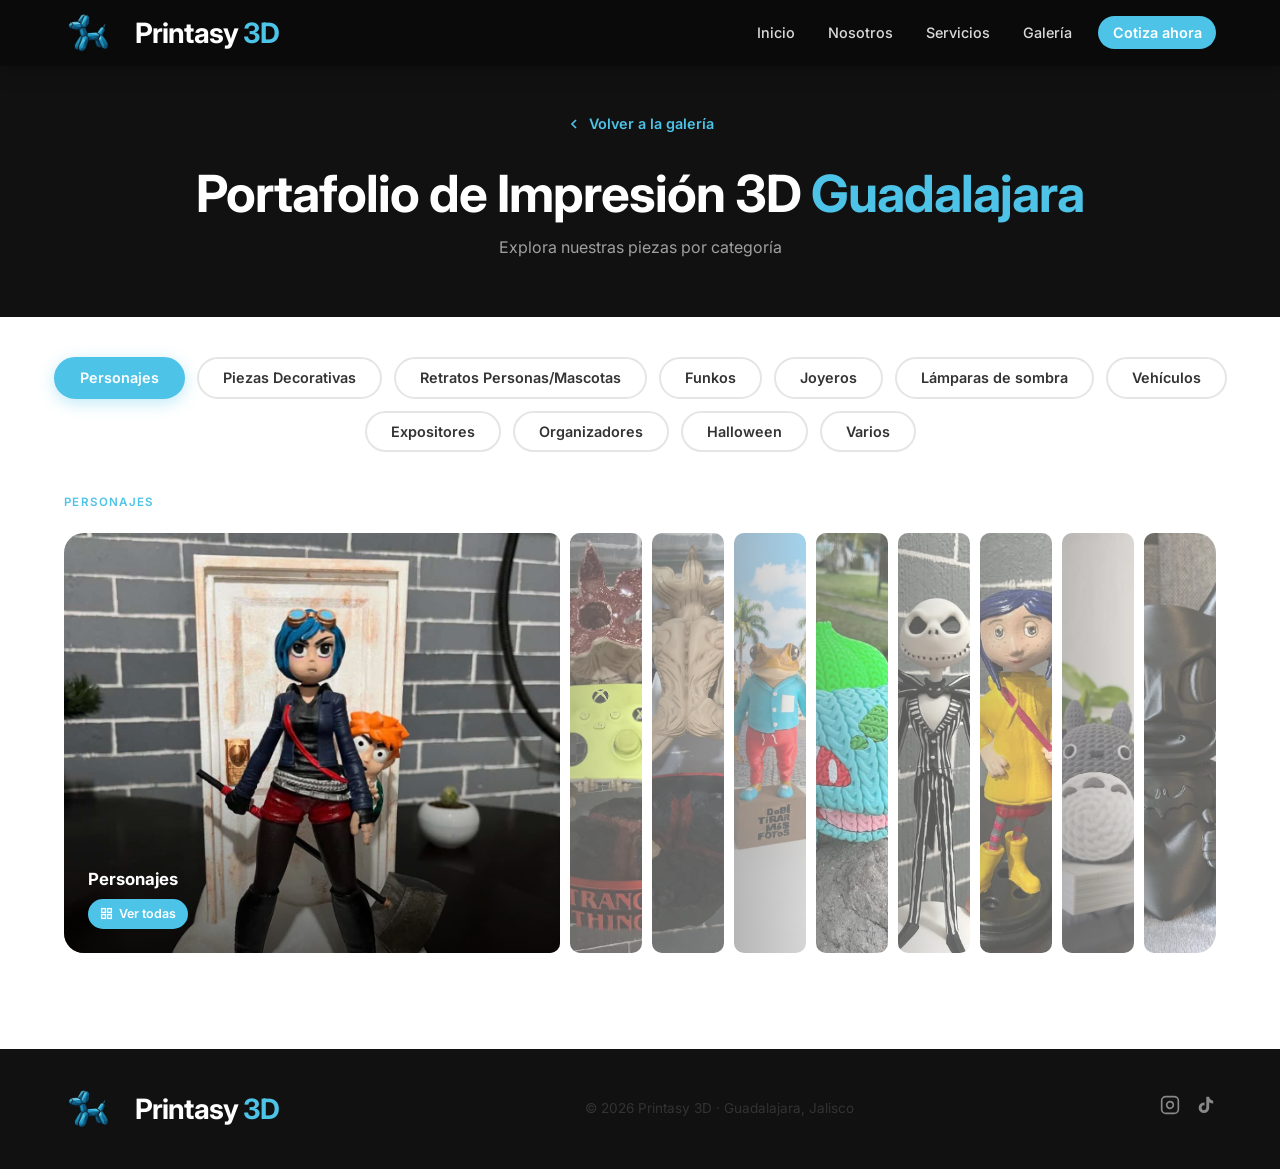
==== commit 8e1c537a: "SEO: headers de seguridad, alt texts, schema, envíos nacionales - vercel.json: agrega CSP, X-Frame-O" ====
--- a/portfolio.html
+++ b/portfolio.html
@@ -4,7 +4,7 @@
   <meta charset="UTF-8">
   <meta name="viewport" content="width=device-width, initial-scale=1.0">
   <title>Portafolio de Impresión 3D | Printasy 3D Guadalajara</title>
-  <meta name="description" content="Portafolio completo de Printasy 3D. Piezas funcionales, decorativas y más, impresas en 3D en Guadalajara, Jalisco.">
+  <meta name="description" content="Portafolio completo de Printasy 3D. Piezas funcionales, decorativas y más, impresas en 3D en Guadalajara, Jalisco. Envíos a todo México.">
   <meta name="robots" content="index, follow">
   <meta name="geo.region" content="MX-JAL">
   <meta name="geo.placename" content="Guadalajara, Jalisco">
@@ -383,7 +383,7 @@
         <svg viewBox="0 0 24 24" fill="none" stroke="currentColor" stroke-width="2.5" width="16" height="16"><polyline points="15 18 9 12 15 6"/></svg>
         Volver a la galería
       </a>
-      <h1>Nuestro <span style="color:var(--color-primary)">Portafolio</span></h1>
+      <h1>Portafolio de Impresión 3D <span style="color:var(--color-primary)">Guadalajara</span></h1>
       <p>Explora nuestras piezas por categoría</p>
     </div>
   </div>
@@ -395,7 +395,7 @@
     <button class="tab-btn" data-tab="retratos">Retratos Personas/Mascotas</button>
     <button class="tab-btn" data-tab="funkos">Funkos</button>
     <button class="tab-btn" data-tab="joyeros">Joyeros</button>
-    <button class="tab-btn" data-tab="lamparasSombra">Lamparas de sombra</button>
+    <button class="tab-btn" data-tab="lamparasSombra">Lámparas de sombra</button>
     <button class="tab-btn" data-tab="vehiculos">Vehículos</button>
     <button class="tab-btn" data-tab="expositores">Expositores</button>
     <button class="tab-btn" data-tab="organizadores">Organizadores</button>
@@ -413,7 +413,7 @@
         <div class="peek-carousel" data-category="personajes">
           <div class="peek-track">
             <figure class="peek-item peek-item--cover" data-index="0" data-label="personajes">
-              <img src="images/ramona.jpg" alt="ramona">
+              <img src="images/ramona.jpg" alt="Figura Ramona impresa en 3D">
               <div class="peek-cover-overlay">
                 <span class="peek-cover-label">Personajes</span>
                 <span class="peek-count-badge">
@@ -423,37 +423,37 @@
               </div>
             </figure>
             <figure class="peek-item peek-item--hidden" data-index="3" data-label="Daxter">
-              <img src="images/DaxteryClank.webp" alt="Daxter">
+              <img src="images/DaxteryClank.webp" alt="Figuras Daxter y Clank impresas en 3D">
             </figure>
             <figure class="peek-item peek-item--hidden" data-index="3" data-label="Daxter">
-              <img src="images/DaxteryClank2.webp" alt="Daxter">
+              <img src="images/DaxteryClank2.webp" alt="Figuras Daxter y Clank impresas en 3D">
             </figure>
             <figure class="peek-item peek-item--hidden" data-index="3" data-label="Daxter">
-              <img src="images/DaxteryClank3.webp" alt="Daxter">
+              <img src="images/DaxteryClank3.webp" alt="Figuras Daxter y Clank impresas en 3D">
             </figure>
             <figure class="peek-item peek-item--peek" data-index="1" data-label="demogorgon">
-              <img src="images/DemogorgonControl.webp" alt="avion">
+              <img src="images/DemogorgonControl.webp" alt="Figura Demogorgon con control impresa en 3D">
             </figure>
             <figure class="peek-item peek-item--peek" data-index="1" data-label="demogorgon">
-              <img src="images/DemogorgonControl2.webp" alt="demogorgon">
+              <img src="images/DemogorgonControl2.webp" alt="Figura Demogorgon impresa en 3D Guadalajara">
             </figure>
             <figure class="peek-item peek-item--peek" data-index="1" data-label="sapo">
-              <img src="images/sapo.jpg" alt="sapo">
+              <img src="images/sapo.jpg" alt="Figura de sapo impresa en 3D">
             </figure>
             <figure class="peek-item peek-item--peek" data-index="1" data-label="bulbasaur">
-              <img src="images/bulbasaur.jpg" alt="bulbasaur">
+              <img src="images/bulbasaur.jpg" alt="Bulbasaur impreso en 3D">
             </figure>
             <figure class="peek-item peek-item--peek" data-index="1" data-label="jack">
-              <img src="images/jack.jpg" alt="jack">
+              <img src="images/jack.jpg" alt="Jack Skellington impreso en 3D">
             </figure>
             <figure class="peek-item peek-item--peek" data-index="1" data-label="coraline">
-              <img src="images/coraline.jpg" alt="coraline">
+              <img src="images/coraline.jpg" alt="Figura de Coraline impresa en 3D">
             </figure>
             <figure class="peek-item peek-item--peek" data-index="1" data-label="totoro">
-              <img src="images/totoro.jpg" alt="totoro">
+              <img src="images/totoro.jpg" alt="Mi vecino Totoro impreso en 3D">
             </figure>
             <figure class="peek-item peek-item--peek" data-index="1" data-label="batman">
-              <img src="images/batman.jpg" alt="batman">
+              <img src="images/batman.jpg" alt="Batman impreso en 3D">
             </figure>
           </div>
         </div>
@@ -544,7 +544,7 @@
         <div class="peek-carousel" data-category="retratos">
           <div class="peek-track">
             <figure class="peek-item peek-item--cover" data-index="0" data-label="Abuelos">
-              <img src="images/Abuelos.webp" alt="Abuelos">
+              <img src="images/Abuelos.webp" alt="Retrato de abuelos personalizado impreso en 3D">
               <div class="peek-cover-overlay">
                 <span class="peek-cover-label">Abuelos</span>
                 <span class="peek-count-badge">
@@ -554,22 +554,22 @@
               </div>
             </figure>
             <figure class="peek-item peek-item--peek" data-index="1" data-label="Pieza personalizada">
-              <img src="images/Alan.webp" alt="Pieza personalizada">
+              <img src="images/Alan.webp" alt="Funko personalizado impreso en 3D Guadalajara">
             </figure>
             <figure class="peek-item peek-item--hidden" data-index="3" data-label="Barbero">
-              <img src="images/Barbero.webp" alt="Barbero">
+              <img src="images/Barbero.webp" alt="Funko de barbero personalizado impreso en 3D">
             </figure>
             <figure class="peek-item peek-item--hidden" data-index="4" data-label="Bulldog">
-              <img src="images/Bulldog.webp" alt="Bulldog">
+              <img src="images/Bulldog.webp" alt="Funko Bulldog personalizado impreso en 3D">
             </figure>
             <figure class="peek-item peek-item--hidden" data-index="4" data-label="Bulldog">
-              <img src="images/Bulldog2.webp" alt="Bulldog">
+              <img src="images/Bulldog2.webp" alt="Funko Bulldog personalizado impreso en 3D">
             </figure>
             <figure class="peek-item peek-item--hidden" data-index="5" data-label="Fisicoculturista">
               <img src="images/Fisicoculturista.webp" alt="Fisicoculturista">
             </figure>
             <figure class="peek-item peek-item--hidden" data-index="6" data-label="Pieza personalizada">
-              <img src="images/PapaEHijoChango.webp" alt="Pieza personalizada">
+              <img src="images/PapaEHijoChango.webp" alt="Funko papá e hijo personalizado impreso en 3D">
             </figure>
             <figure class="peek-item peek-item--hidden" data-index="7" data-label="Perros figuras">
               <img src="images/perros.jpg" alt="Perros figuras">
--- a/css/styles.css
+++ b/css/styles.css
@@ -858,6 +858,143 @@
   0%   { box-shadow: 0 0 0 0 rgba(37, 211, 102, 0.5); }
   70%  { box-shadow: 0 0 0 18px rgba(37, 211, 102, 0); }
   100% { box-shadow: 0 0 0 0 rgba(37, 211, 102, 0); }
+}
+
+/* ===========================
+   INSTAGRAM BUTTON
+   =========================== */
+.instagram-btn {
+  position: fixed;
+  bottom: calc(1.75rem + 70px);
+  right: 1.75rem;
+  width: 58px;
+  height: 58px;
+  background: #fa32a0;
+  border-radius: 50%;
+  display: flex;
+  align-items: center;
+  justify-content: center;
+  color: var(--color-white);
+  z-index: 9500;
+  box-shadow: 0 4px 20px rgba(216, 46, 193, 0.45);
+  transition: transform var(--transition), box-shadow var(--transition);
+  opacity: 0;
+  transform: translateY(30px) scale(0.8);
+}
+.instagram-btn.visible {
+  animation: instaBounceIn 0.6s cubic-bezier(0.34, 1.56, 0.64, 1) forwards;
+}
+.instagram-btn:hover {
+  transform: scale(1.1) translateY(-2px);
+  box-shadow: 0 8px 30px rgba(216, 46, 193, 0.45);
+}
+
+.instagram-pulse {
+  position: absolute;
+  inset: 0;
+  border-radius: 50%;
+  animation: instaPulse 2.5s ease-out infinite 2s;
+}
+
+.instagram-tooltip {
+  position: absolute;
+  right: 110%;
+  background: var(--color-black);
+  color: var(--color-white);
+  font-size: 0.8rem;
+  font-weight: 600;
+  padding: 0.4rem 0.8rem;
+  border-radius: 50px;
+  white-space: nowrap;
+  pointer-events: none;
+  opacity: 0;
+  transform: translateX(6px);
+  transition: opacity 0.2s ease, transform 0.2s ease;
+}
+.instagram-btn:hover .instagram-tooltip {
+  opacity: 1;
+  transform: translateX(0);
+}
+
+@keyframes instaBounceIn {
+  0%   { opacity: 0; transform: translateY(30px) scale(0.8); }
+  60%  { opacity: 1; transform: translateY(-8px) scale(1.08); }
+  80%  { transform: translateY(4px) scale(0.97); }
+  100% { opacity: 1; transform: translateY(0) scale(1); }
+}
+@keyframes instaPulse {
+  0%   { box-shadow: 0 0 0 0 rgba(250, 50, 160, 0.5); }
+  70%  { box-shadow: 0 0 0 18px rgba(250, 50, 160, 0);}
+  100% { box-shadow: 0 0 0 0 rgba(250, 50, 160, 0); }
+}
+
+/* ===========================
+   TIKTOK BUTTON
+   =========================== */
+.tiktok-btn {
+  position: fixed;
+  bottom: calc(1.75rem + 140px);
+  right: 1.75rem;
+  width: 58px;
+  height: 58px;
+  background: #000000;
+  border-radius: 50%;
+  display: flex;
+  align-items: center;
+  justify-content: center;
+  color: var(--color-white);
+  z-index: 9500;
+  box-shadow: 0 4px 20px rgba(0, 0, 0, 0.45);
+  transition: transform var(--transition), box-shadow var(--transition);
+  opacity: 0;
+  transform: translateY(30px) scale(0.8);
+}
+.tiktok-btn.visible {
+  animation: tiktokBounceIn 0.6s cubic-bezier(0.34, 1.56, 0.64, 1) forwards;
+}
+.tiktok-btn:hover {
+  transform: scale(1.1) translateY(-2px);
+  box-shadow: 0 8px 25px rgba(0, 0, 0, 0.45), 3px 3px 0 rgba(37, 244, 238, 0.35), -3px -3px 0 rgba(254, 44, 85, 0.35);
+}
+
+.tiktok-pulse {
+  position: absolute;
+  inset: 0;
+  border-radius: 50%;
+  animation: tiktokPulse 2.5s ease-out infinite 2s;
+}
+
+.tiktok-tooltip {
+  position: absolute;
+  right: 110%;
+  background: var(--color-black);
+  color: var(--color-white);
+  font-size: 0.8rem;
+  font-weight: 600;
+  padding: 0.4rem 0.8rem;
+  border-radius: 50px;
+  white-space: nowrap;
+  pointer-events: none;
+  opacity: 0;
+  transform: translateX(6px);
+  transition: opacity 0.2s ease, transform 0.2s ease;
+}
+.tiktok-btn:hover .tiktok-tooltip {
+  opacity: 1;
+  transform: translateX(0);
+}
+
+@keyframes tiktokBounceIn {
+  0%   { opacity: 0; transform: translateY(30px) scale(0.8); }
+  60%  { opacity: 1; transform: translateY(-8px) scale(1.08); }
+  80%  { transform: translateY(4px) scale(0.97); }
+  100% { opacity: 1; transform: translateY(0) scale(1); }
+}
+@keyframes tiktokPulse {
+  0%   { box-shadow: 0 0 0 0 rgba(37, 244, 238, 0.5);}
+  35%  { box-shadow: 0 0 0 8px rgba(37, 244, 238, 0.15);}
+  70%  { box-shadow: 0 0 0 18px rgba(254, 44, 85, 0);}
+  100% {  box-shadow: 0 0 0 0 rgba(254, 44, 85, 0); }
 }
 
 
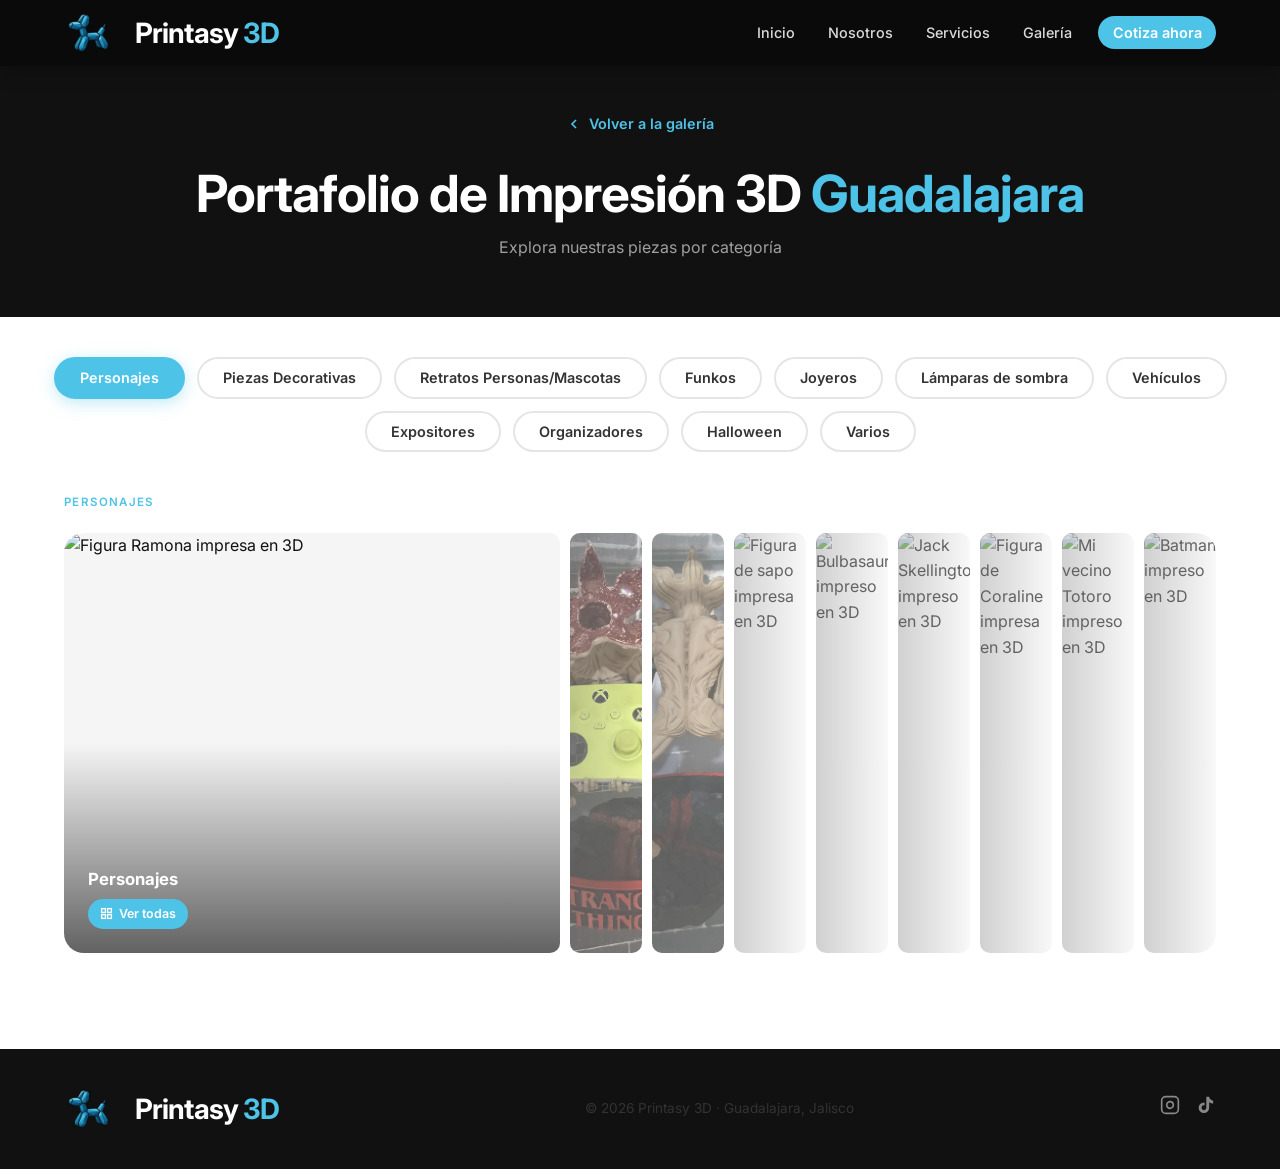
==== commit d3757123: "perf: reemplaza todas las imágenes JPEG por WebP Actualiza src en index.html y portfolio.html para u" ====
--- a/portfolio.html
+++ b/portfolio.html
@@ -413,7 +413,7 @@
         <div class="peek-carousel" data-category="personajes">
           <div class="peek-track">
             <figure class="peek-item peek-item--cover" data-index="0" data-label="personajes">
-              <img src="images/ramona.jpg" alt="Figura Ramona impresa en 3D">
+              <img src="images/ramona.webp" alt="Figura Ramona impresa en 3D">
               <div class="peek-cover-overlay">
                 <span class="peek-cover-label">Personajes</span>
                 <span class="peek-count-badge">
@@ -438,22 +438,22 @@
               <img src="images/DemogorgonControl2.webp" alt="Figura Demogorgon impresa en 3D Guadalajara">
             </figure>
             <figure class="peek-item peek-item--peek" data-index="1" data-label="sapo">
-              <img src="images/sapo.jpg" alt="Figura de sapo impresa en 3D">
+              <img src="images/sapo.webp" alt="Figura de sapo impresa en 3D">
             </figure>
             <figure class="peek-item peek-item--peek" data-index="1" data-label="bulbasaur">
-              <img src="images/bulbasaur.jpg" alt="Bulbasaur impreso en 3D">
+              <img src="images/bulbasaur.webp" alt="Bulbasaur impreso en 3D">
             </figure>
             <figure class="peek-item peek-item--peek" data-index="1" data-label="jack">
-              <img src="images/jack.jpg" alt="Jack Skellington impreso en 3D">
+              <img src="images/jack.webp" alt="Jack Skellington impreso en 3D">
             </figure>
             <figure class="peek-item peek-item--peek" data-index="1" data-label="coraline">
-              <img src="images/coraline.jpg" alt="Figura de Coraline impresa en 3D">
+              <img src="images/coraline.webp" alt="Figura de Coraline impresa en 3D">
             </figure>
             <figure class="peek-item peek-item--peek" data-index="1" data-label="totoro">
-              <img src="images/totoro.jpg" alt="Mi vecino Totoro impreso en 3D">
+              <img src="images/totoro.webp" alt="Mi vecino Totoro impreso en 3D">
             </figure>
             <figure class="peek-item peek-item--peek" data-index="1" data-label="batman">
-              <img src="images/batman.jpg" alt="Batman impreso en 3D">
+              <img src="images/batman.webp" alt="Batman impreso en 3D">
             </figure>
           </div>
         </div>
@@ -465,7 +465,7 @@
         <div class="peek-carousel" data-category="decorativas">
           <div class="peek-track">
             <figure class="peek-item peek-item--cover" data-index="0" data-label="Totoro">
-              <img src="images/totoro.jpg" alt="Totoro impreso en 3D">
+              <img src="images/totoro.webp" alt="Totoro impreso en 3D">
               <div class="peek-cover-overlay">
                 <span class="peek-cover-label">Totoro</span>
                 <span class="peek-count-badge">
@@ -475,64 +475,64 @@
               </div>
             </figure>
             <figure class="peek-item peek-item--peek" data-index="1" data-label="Batman">
-              <img src="images/batman.jpg" alt="Batman impreso en 3D">
+              <img src="images/batman.webp" alt="Batman impreso en 3D">
             </figure>
             <figure class="peek-item peek-item--hidden" data-index="3" data-label="Bulbasaur coleccionable">
-              <img src="images/bulbasaur.jpg" alt="Bulbasaur coleccionable impreso en 3D">
+              <img src="images/bulbasaur.webp" alt="Bulbasaur coleccionable impreso en 3D">
             </figure>
             <figure class="peek-item peek-item--hidden" data-index="4" data-label="Coraline figura">
-              <img src="images/coraline.jpg" alt="Figura de Coraline impresa en 3D">
+              <img src="images/coraline.webp" alt="Figura de Coraline impresa en 3D">
             </figure>
             <figure class="peek-item peek-item--hidden" data-index="6" data-label="Jack Skellington">
-              <img src="images/jack.jpg" alt="Jack Skellington impreso en 3D">
+              <img src="images/jack.webp" alt="Jack Skellington impreso en 3D">
             </figure>
             <figure class="peek-item peek-item--hidden" data-index="8" data-label="Ramona">
-              <img src="images/ramona.jpg" alt="Figura Ramona impresa en 3D">
+              <img src="images/ramona.webp" alt="Figura Ramona impresa en 3D">
             </figure>
             <figure class="peek-item peek-item--hidden" data-index="9" data-label="One Piece">
               <img src="images/onepiece.png" alt="Figura One Piece impresa en 3D">
             </figure>
             <figure class="peek-item peek-item--hidden" data-index="10" data-label="Friends">
-              <img src="images/friends.jpg" alt="Figura Friends impresa en 3D">
+              <img src="images/friends.webp" alt="Figura Friends impresa en 3D">
             </figure>
             <figure class="peek-item peek-item--hidden" data-index="11" data-label="Tralalero">
-              <img src="images/tralalero.jpg" alt="Figura Tralalero impresa en 3D">
+              <img src="images/tralalero.webp" alt="Figura Tralalero impresa en 3D">
             </figure>
             <figure class="peek-item peek-item--hidden" data-index="12" data-label="Cerveza decorativa">
-              <img src="images/cerveza.jpg" alt="Cerveza decorativa impresa en 3D">
+              <img src="images/cerveza.webp" alt="Cerveza decorativa impresa en 3D">
             </figure>
             <figure class="peek-item peek-item--hidden" data-index="14" data-label="Gato articulado">
-              <img src="images/gatoArticulado.jpg" alt="Gato articulado impreso en 3D">
+              <img src="images/gatoArticulado.webp" alt="Gato articulado impreso en 3D">
             </figure>
             <figure class="peek-item peek-item--hidden" data-index="16" data-label="León">
-              <img src="images/leon.jpg" alt="León impreso en 3D">
+              <img src="images/leon.webp" alt="León impreso en 3D">
             </figure>
             <figure class="peek-item peek-item--hidden" data-index="17" data-label="Sapo">
-              <img src="images/sapo.jpg" alt="Sapo impreso en 3D">
+              <img src="images/sapo.webp" alt="Sapo impreso en 3D">
             </figure>
             <figure class="peek-item peek-item--hidden" data-index="18" data-label="Toro">
-              <img src="images/toro.jpg" alt="Toro impreso en 3D">
+              <img src="images/toro.webp" alt="Toro impreso en 3D">
             </figure>
             <figure class="peek-item peek-item--hidden" data-index="19" data-label="Perros">
-              <img src="images/perros.jpg" alt="Figuras de perros impresas en 3D">
+              <img src="images/perros.webp" alt="Figuras de perros impresas en 3D">
             </figure>
             <figure class="peek-item peek-item--hidden" data-index="21" data-label="Avión decorativo">
-              <img src="images/avion.jpg" alt="Avión decorativo impreso en 3D">
+              <img src="images/avion.webp" alt="Avión decorativo impreso en 3D">
             </figure>
             <figure class="peek-item peek-item--hidden" data-index="22" data-label="Esferas decorativas">
-              <img src="images/esferas.jpg" alt="Esferas decorativas impresas en 3D">
+              <img src="images/esferas.webp" alt="Esferas decorativas impresas en 3D">
             </figure>
             <figure class="peek-item peek-item--hidden" data-index="23" data-label="Nacimiento">
-              <img src="images/nacimiento.jpg" alt="Nacimiento impreso en 3D">
+              <img src="images/nacimiento.webp" alt="Nacimiento impreso en 3D">
             </figure>
             <figure class="peek-item peek-item--hidden" data-index="25" data-label="XOXO">
-              <img src="images/xoxo.jpg" alt="Figura XOXO impresa en 3D">
+              <img src="images/xoxo.webp" alt="Figura XOXO impresa en 3D">
             </figure>
             <figure class="peek-item peek-item--hidden" data-index="27" data-label="Camioneta">
-              <img src="images/camioneta.jpg" alt="Camioneta impresa en 3D">
+              <img src="images/camioneta.webp" alt="Camioneta impresa en 3D">
             </figure>
             <figure class="peek-item peek-item--hidden" data-index="28" data-label="Pies sonrientes">
-              <img src="images/piesSonrientes.jpg" alt="Pies sonrientes impresos en 3D">
+              <img src="images/piesSonrientes.webp" alt="Pies sonrientes impresos en 3D">
             </figure>
           </div>
         </div>
@@ -572,7 +572,7 @@
               <img src="images/PapaEHijoChango.webp" alt="Funko papá e hijo personalizado impreso en 3D">
             </figure>
             <figure class="peek-item peek-item--hidden" data-index="7" data-label="Perros figuras">
-              <img src="images/perros.jpg" alt="Perros figuras">
+              <img src="images/perros.webp" alt="Perros figuras">
             </figure>
           </div>
         </div>
@@ -631,7 +631,7 @@
               <img src="images/tacon.png" alt="tacon">
             </figure>
             <figure class="peek-item peek-item--hidden" data-index="4" data-label="gato">
-              <img src="images/gato.jpg" alt="gato">
+              <img src="images/gato.webp" alt="gato">
             </figure>
           </div>
         </div>
@@ -733,10 +733,10 @@
               <img src="images/AvionAzul.webp" alt="avion">
             </figure>
             <figure class="peek-item peek-item--peek" data-index="1" data-label="avion">
-              <img src="images/avion.jpg" alt="avion">
+              <img src="images/avion.webp" alt="avion">
             </figure>
             <figure class="peek-item peek-item--peek" data-index="1" data-label="camioneta">
-              <img src="images/camioneta.jpg" alt="Camioneta">
+              <img src="images/camioneta.webp" alt="Camioneta">
             </figure>
           </div>
         </div>
@@ -807,13 +807,13 @@
               <img src="images/Piano3.webp" alt="piano">
             </figure>
             <figure class="peek-item peek-item--hidden" data-index="3" data-label="harry">
-              <img src="images/harry.jpg" alt="harry">
+              <img src="images/harry.webp" alt="harry">
             </figure>
             <figure class="peek-item peek-item--hidden" data-index="3" data-label="monedero">
-              <img src="images/monedero.jpg" alt="monedero">
+              <img src="images/monedero.webp" alt="monedero">
             </figure>
             <figure class="peek-item peek-item--hidden" data-index="3" data-label="portacelularB">
-              <img src="images/portacelularB.jpg" alt="portacelularB">
+              <img src="images/portacelularB.webp" alt="portacelularB">
             </figure>
             <figure class="peek-item peek-item--hidden" data-index="3" data-label="portaIncienso">
               <img src="images/PortaIncienso.webp" alt="portaIncienso">
@@ -825,7 +825,7 @@
               <img src="images/SoporteCelularLetraA.webp" alt="portacelularA">
             </figure>
             <figure class="peek-item peek-item--hidden" data-index="3" data-label="viuda">
-              <img src="images/viuda.jpg" alt="viuda">
+              <img src="images/viuda.webp" alt="viuda">
             </figure>
             <figure class="peek-item peek-item--hidden" data-index="7" data-label="portaLapizArcoiris">
               <img src="images/PortalapicesArcoiris.webp" alt="portaLapizArcoiris">
@@ -868,7 +868,7 @@
         <div class="peek-carousel" data-category="varios">
           <div class="peek-track">
             <figure class="peek-item peek-item--cover" data-index="0" data-label="Showroom Printasy 3D">
-              <img src="images/showroom.jpg" alt="Showroom Printasy 3D">
+              <img src="images/showroom.webp" alt="Showroom Printasy 3D">
               <div class="peek-cover-overlay">
                 <span class="peek-cover-label">Showroom Printasy 3D</span>
                 <span class="peek-count-badge">
@@ -878,22 +878,22 @@
               </div>
             </figure>
             <figure class="peek-item peek-item--peek" data-index="1" data-label="Entrega personalizada">
-              <img src="images/entrega.jpg" alt="Entrega de pieza personalizada">
+              <img src="images/entrega.webp" alt="Entrega de pieza personalizada">
             </figure>
             <figure class="peek-item peek-item--hidden" data-index="3" data-label="Llaveros personalizados">
-              <img src="images/llaveros.jpg" alt="Llaveros personalizados impresos en 3D">
+              <img src="images/llaveros.webp" alt="Llaveros personalizados impresos en 3D">
             </figure>
             <figure class="peek-item peek-item--hidden" data-index="4" data-label="Soporte Xbox">
-              <img src="images/xbox.jpg" alt="Soporte para control Xbox impreso en 3D">
+              <img src="images/xbox.webp" alt="Soporte para control Xbox impreso en 3D">
             </figure>
             <figure class="peek-item peek-item--hidden" data-index="5" data-label="Accesorios de barbero">
-              <img src="images/barbero.jpg" alt="Accesorios de barbero impresos en 3D">
+              <img src="images/barbero.webp" alt="Accesorios de barbero impresos en 3D">
             </figure>
             <figure class="peek-item peek-item--hidden" data-index="6" data-label="Modelo dental">
-              <img src="images/diente.jpg" alt="Modelo dental impreso en 3D">
+              <img src="images/diente.webp" alt="Modelo dental impreso en 3D">
             </figure>
             <figure class="peek-item peek-item--hidden" data-index="7" data-label="Llavero zombie">
-              <img src="images/zombieLlavero.jpg" alt="Llavero zombie impreso en 3D">
+              <img src="images/zombieLlavero.webp" alt="Llavero zombie impreso en 3D">
             </figure>
             <figure class="peek-item peek-item--hidden" data-index="7" data-label="Camaleon">
               <img src="images/Camaleones.webp" alt="Camaleones">
@@ -926,13 +926,13 @@
               <img src="images/PortalabialPlata2.webp" alt="portalabial">
             </figure>
             <figure class="peek-item peek-item--hidden" data-index="7" data-label="contramolde">
-              <img src="images/contramolde.jpg" alt="contramolde">
+              <img src="images/contramolde.webp" alt="contramolde">
             </figure>
             <figure class="peek-item peek-item--hidden" data-index="7" data-label="contramolde">
-              <img src="images/cruz.jpg" alt="contramolde">
+              <img src="images/cruz.webp" alt="contramolde">
             </figure>
             <figure class="peek-item peek-item--hidden" data-index="7" data-label="dados">
-              <img src="images/dados.jpg" alt="dados">
+              <img src="images/dados.webp" alt="dados">
             </figure>
           </div>
         </div>
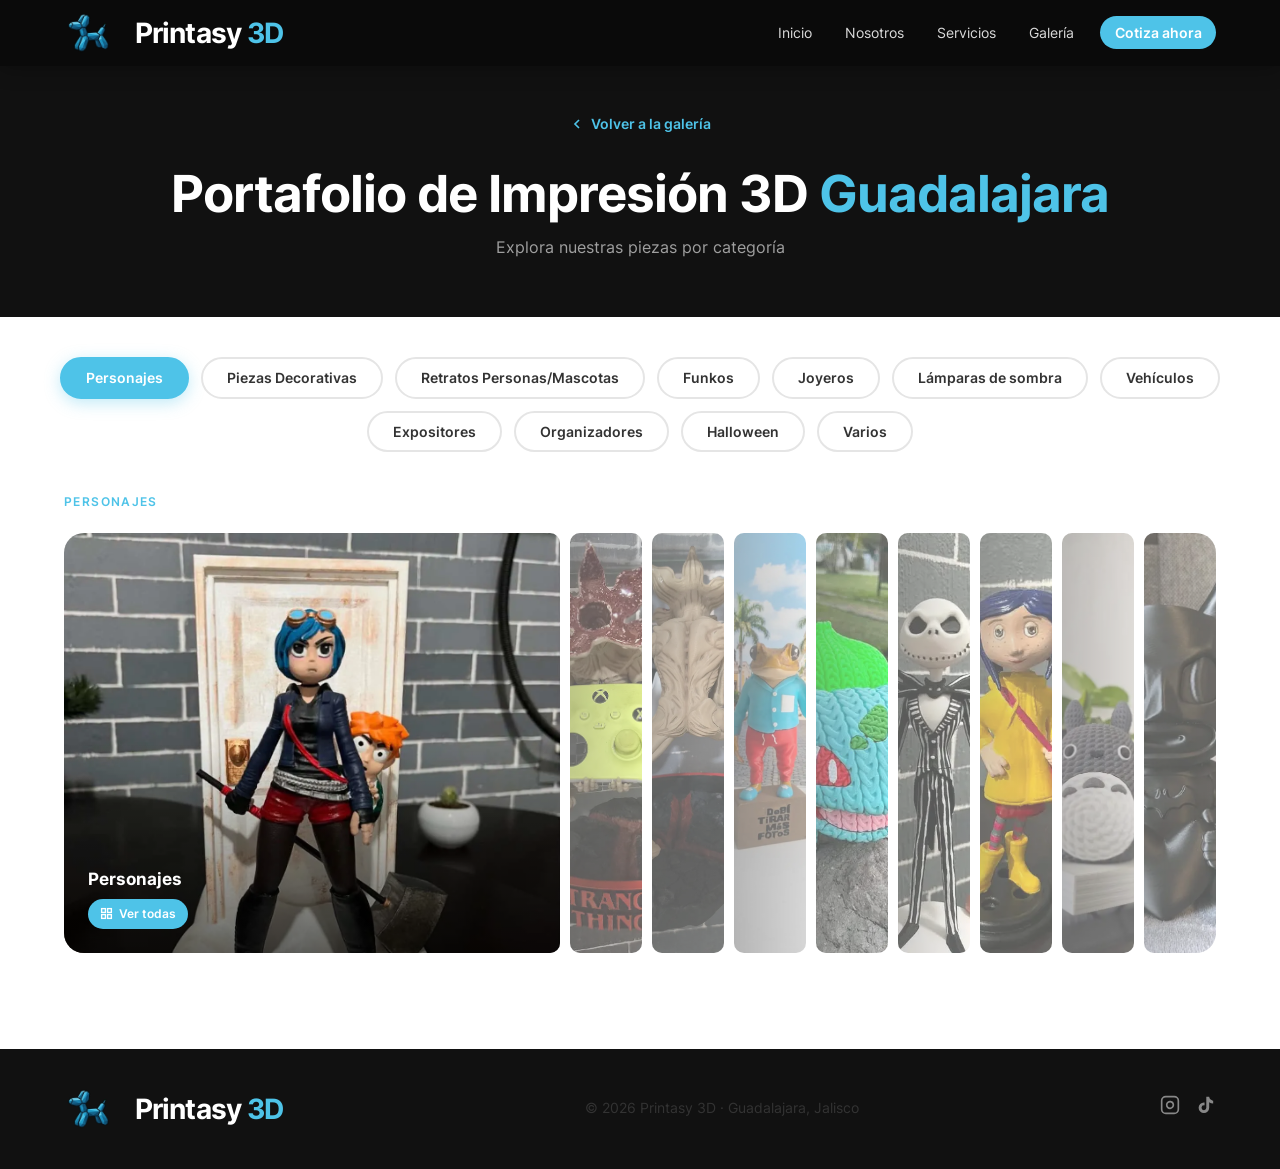
==== commit bb012ebf: "perf: self-host Inter, elimina cadena Google Fonts y forced reflow - fonts/: agrega inter-400/600/70" ====
--- a/portfolio.html
+++ b/portfolio.html
@@ -25,9 +25,8 @@
   <meta name="twitter:description" content="Portafolio completo de Printasy 3D. Piezas funcionales, decorativas y más, impresas en 3D en Guadalajara, Jalisco.">
   <meta name="twitter:image" content="https://www.printasy3d.com/images/logoPrintasy.png">
   <meta name="theme-color" content="#4ec3e8">
-  <link rel="preconnect" href="https://fonts.googleapis.com">
-  <link rel="preconnect" href="https://fonts.gstatic.com" crossorigin>
-  <link href="https://fonts.googleapis.com/css2?family=Inter:wght@400;600;700&display=swap" rel="stylesheet">
+  <link rel="preload" href="fonts/inter-400.woff2" as="font" type="font/woff2" crossorigin>
+  <link rel="preload" href="fonts/inter-700.woff2" as="font" type="font/woff2" crossorigin>
   <link rel="stylesheet" href="css/styles.css">
   <style>
     /* ===========================
--- a/css/styles.css
+++ b/css/styles.css
@@ -1,3 +1,28 @@
+/* ===========================
+   FUENTE INTER — self-hosted
+   =========================== */
+@font-face {
+  font-family: 'Inter';
+  src: url('../fonts/inter-400.woff2') format('woff2');
+  font-weight: 400;
+  font-style: normal;
+  font-display: swap;
+}
+@font-face {
+  font-family: 'Inter';
+  src: url('../fonts/inter-600.woff2') format('woff2');
+  font-weight: 600;
+  font-style: normal;
+  font-display: swap;
+}
+@font-face {
+  font-family: 'Inter';
+  src: url('../fonts/inter-700.woff2') format('woff2');
+  font-weight: 700;
+  font-style: normal;
+  font-display: swap;
+}
+
 /* ===========================
    VARIABLES & RESET
    =========================== */
@@ -760,6 +785,109 @@
   transform: translateX(-50%) translateY(0);
 }
 
+
+/* ===========================
+   REVIEWS
+   =========================== */
+.reviews { background: var(--color-gray-light); }
+
+.reviews-grid {
+  display: grid;
+  grid-template-columns: repeat(auto-fit, minmax(300px, 1fr));
+  gap: 2rem;
+  margin-top: 3rem;
+}
+
+.review-card {
+  background: var(--color-white);
+  border-radius: var(--radius-lg);
+  padding: 2rem;
+  box-shadow: var(--shadow);
+  display: flex;
+  flex-direction: column;
+  gap: 1.25rem;
+}
+
+.review-header {
+  display: flex;
+  align-items: flex-start;
+  gap: 1rem;
+}
+
+.review-avatar {
+  width: 48px;
+  height: 48px;
+  border-radius: 50%;
+  background: var(--color-primary);
+  color: var(--color-white);
+  font-weight: 700;
+  font-size: 1rem;
+  display: flex;
+  align-items: center;
+  justify-content: center;
+  flex-shrink: 0;
+}
+
+.review-meta {
+  display: flex;
+  flex-direction: column;
+  gap: 0.3rem;
+}
+
+.review-name {
+  font-size: 1rem;
+  color: var(--color-black);
+}
+
+.review-stars {
+  display: flex;
+  gap: 2px;
+  color: #f59e0b;
+}
+
+.review-source {
+  display: flex;
+  align-items: center;
+  gap: 0.3rem;
+  font-size: 0.75rem;
+  color: var(--color-gray-mid);
+}
+
+.review-text {
+  font-size: 0.95rem;
+  line-height: 1.7;
+  color: var(--color-gray-dark);
+  font-style: italic;
+  border-left: 3px solid var(--color-primary);
+  padding-left: 1rem;
+}
+
+.review-photo {
+  border-radius: var(--radius);
+  overflow: hidden;
+  max-height: 220px;
+}
+
+.review-photo img {
+  width: 100%;
+  height: 220px;
+  object-fit: cover;
+}
+
+.review-photos {
+  display: grid;
+  grid-template-columns: 1fr 1fr;
+  gap: 0.5rem;
+  border-radius: var(--radius);
+  overflow: hidden;
+}
+
+.review-photos img {
+  width: 100%;
+  height: 160px;
+  object-fit: cover;
+  display: block;
+}
 
 /* ===========================
    FOOTER
